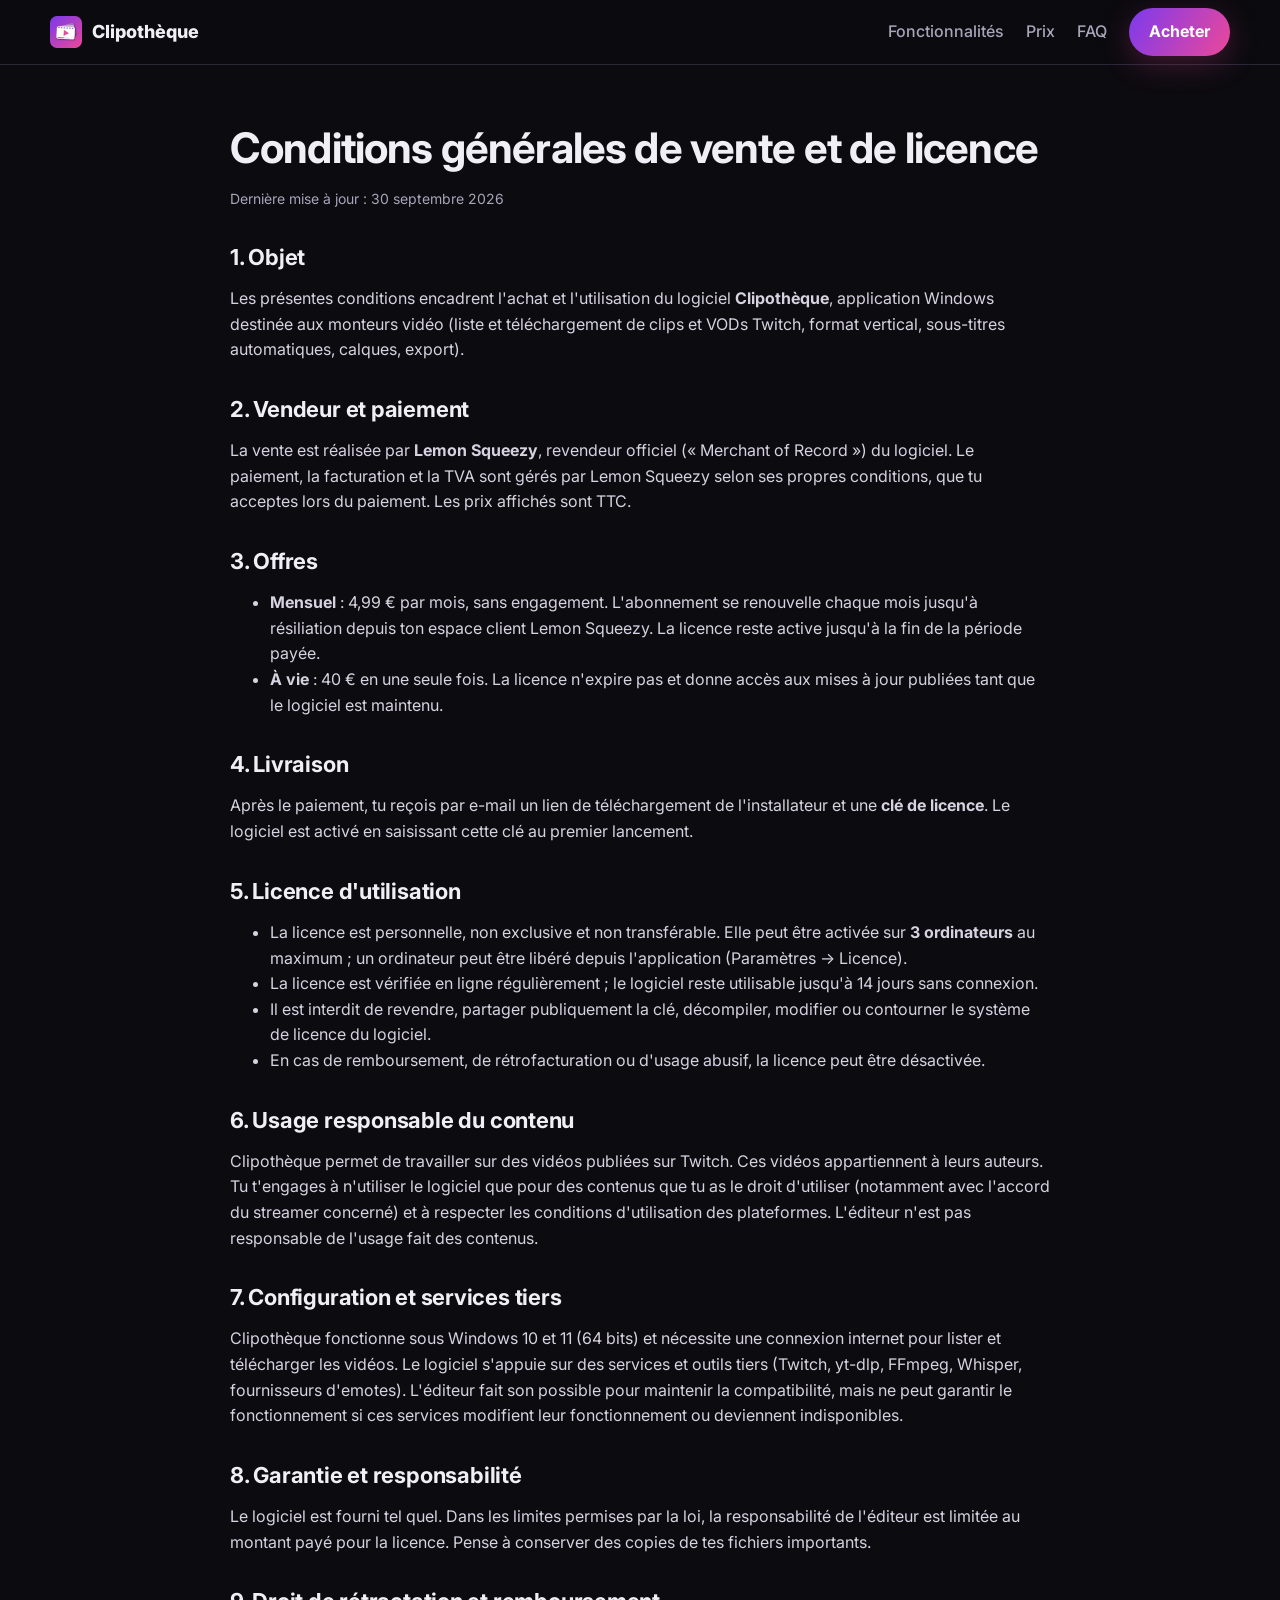
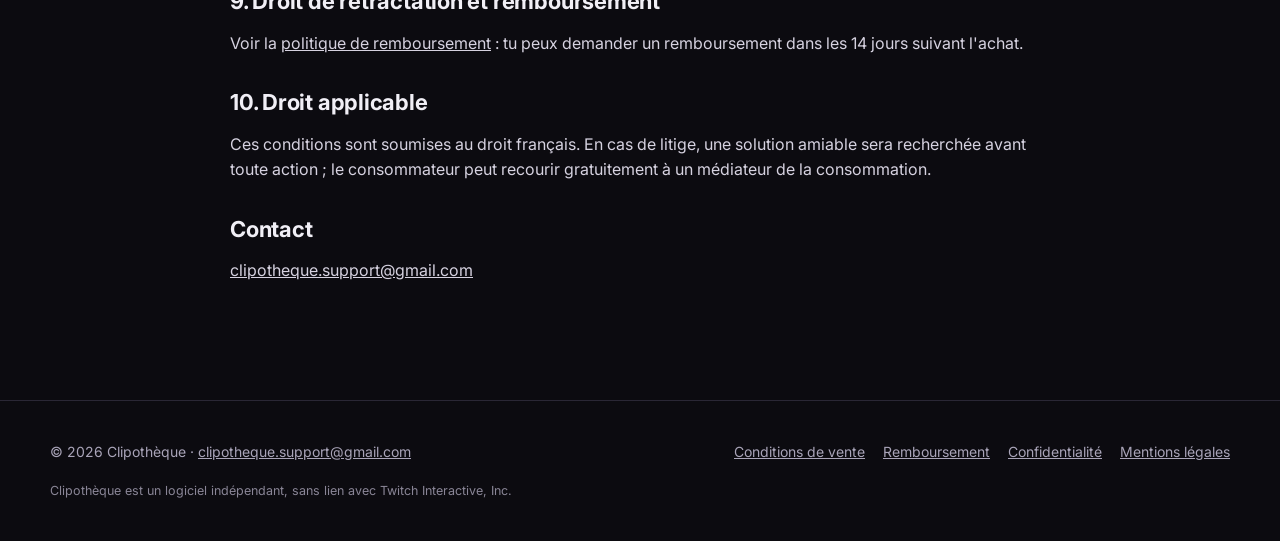
==== clipotheque/cgv.html @ 70879328 "Add files via upload" ====
<!doctype html>
<html lang="fr"><head><meta charset="utf-8"><meta name="viewport" content="width=device-width,initial-scale=1">
<title>Conditions générales de vente et de licence · Clipothèque</title><link rel="icon" href="img/favicon.png">
<link rel="preconnect" href="https://fonts.googleapis.com"><link rel="preconnect" href="https://fonts.gstatic.com" crossorigin>
<link href="https://fonts.googleapis.com/css2?family=Inter:wght@400;500;700;800&display=swap" rel="stylesheet">
<link rel="stylesheet" href="style.css"></head><body>
<nav><div class="conteneur"><a class="marque" href="index.html"><img src="img/icone.png" alt="">Clipothèque</a>
<div class="liens"><a href="index.html#fonctionnalites">Fonctionnalités</a><a href="index.html#prix">Prix</a><a href="index.html#faq">FAQ</a></div>
<a class="btn pri" href="index.html#prix">Acheter</a></div></nav>
<main class="conteneur"><article class="legal"><h1>Conditions générales de vente et de licence</h1><p class="maj">Dernière mise à jour : 30 septembre 2026</p>

<h2>1. Objet</h2>
<p>Les présentes conditions encadrent l'achat et l'utilisation du logiciel <b>Clipothèque</b>, application Windows destinée aux monteurs vidéo (liste et téléchargement de clips et VODs Twitch, format vertical, sous-titres automatiques, calques, export).</p>
<h2>2. Vendeur et paiement</h2>
<p>La vente est réalisée par <b>Lemon Squeezy</b>, revendeur officiel (« Merchant of Record ») du logiciel. Le paiement, la facturation et la TVA sont gérés par Lemon Squeezy selon ses propres conditions, que tu acceptes lors du paiement. Les prix affichés sont TTC.</p>
<h2>3. Offres</h2>
<ul>
<li><b>Mensuel</b> : 4,99 € par mois, sans engagement. L'abonnement se renouvelle chaque mois jusqu'à résiliation depuis ton espace client Lemon Squeezy. La licence reste active jusqu'à la fin de la période payée.</li>
<li><b>À vie</b> : 40 € en une seule fois. La licence n'expire pas et donne accès aux mises à jour publiées tant que le logiciel est maintenu.</li>
</ul>
<h2>4. Livraison</h2>
<p>Après le paiement, tu reçois par e-mail un lien de téléchargement de l'installateur et une <b>clé de licence</b>. Le logiciel est activé en saisissant cette clé au premier lancement.</p>
<h2>5. Licence d'utilisation</h2>
<ul>
<li>La licence est personnelle, non exclusive et non transférable. Elle peut être activée sur <b>3 ordinateurs</b> au maximum ; un ordinateur peut être libéré depuis l'application (Paramètres → Licence).</li>
<li>La licence est vérifiée en ligne régulièrement ; le logiciel reste utilisable jusqu'à 14 jours sans connexion.</li>
<li>Il est interdit de revendre, partager publiquement la clé, décompiler, modifier ou contourner le système de licence du logiciel.</li>
<li>En cas de remboursement, de rétrofacturation ou d'usage abusif, la licence peut être désactivée.</li>
</ul>
<h2>6. Usage responsable du contenu</h2>
<p>Clipothèque permet de travailler sur des vidéos publiées sur Twitch. Ces vidéos appartiennent à leurs auteurs. Tu t'engages à n'utiliser le logiciel que pour des contenus que tu as le droit d'utiliser (notamment avec l'accord du streamer concerné) et à respecter les conditions d'utilisation des plateformes. L'éditeur n'est pas responsable de l'usage fait des contenus.</p>
<h2>7. Configuration et services tiers</h2>
<p>Clipothèque fonctionne sous Windows 10 et 11 (64 bits) et nécessite une connexion internet pour lister et télécharger les vidéos. Le logiciel s'appuie sur des services et outils tiers (Twitch, yt-dlp, FFmpeg, Whisper, fournisseurs d'emotes). L'éditeur fait son possible pour maintenir la compatibilité, mais ne peut garantir le fonctionnement si ces services modifient leur fonctionnement ou deviennent indisponibles.</p>
<h2>8. Garantie et responsabilité</h2>
<p>Le logiciel est fourni tel quel. Dans les limites permises par la loi, la responsabilité de l'éditeur est limitée au montant payé pour la licence. Pense à conserver des copies de tes fichiers importants.</p>
<h2>9. Droit de rétractation et remboursement</h2>
<p>Voir la <a href="remboursement.html">politique de remboursement</a> : tu peux demander un remboursement dans les 14 jours suivant l'achat.</p>
<h2>10. Droit applicable</h2>
<p>Ces conditions sont soumises au droit français. En cas de litige, une solution amiable sera recherchée avant toute action ; le consommateur peut recourir gratuitement à un médiateur de la consommation.</p>
<h2>Contact</h2>
<p><a href="mailto:clipotheque.support@gmail.com">clipotheque.support@gmail.com</a></p>
</article></main>
<footer><div class="conteneur"><span>© 2026 Clipothèque · <a href="mailto:clipotheque.support@gmail.com">clipotheque.support@gmail.com</a></span>
<div class="liens"><a href="cgv.html">Conditions de vente</a><a href="remboursement.html">Remboursement</a><a href="confidentialite.html">Confidentialité</a><a href="mentions-legales.html">Mentions légales</a></div>
<div class="avertissement">Clipothèque est un logiciel indépendant, sans lien avec Twitch Interactive, Inc.</div></div></footer></body></html>
---- clipotheque/style.css ----
:root{
  --bg:#0c0b10;--bg2:#131219;--carte:#18161f;--ligne:#2a2735;--txt:#f1eff6;--mut:#a9a4b8;
  --violet:#7c3aed;--rose:#ec4899;--vert:#2fbf71;--grad:linear-gradient(120deg,#7c3aed,#ec4899);
  --r:16px;
}
*{box-sizing:border-box}
html{scroll-behavior:smooth}
body{margin:0;background:var(--bg);color:var(--txt);font:16px/1.6 Inter,system-ui,-apple-system,"Segoe UI",Roboto,sans-serif;-webkit-font-smoothing:antialiased}
a{color:inherit}
img{max-width:100%;height:auto;display:block}
.conteneur{width:min(1180px,100% - 40px);margin-inline:auto}
.grad{background:var(--grad);-webkit-background-clip:text;background-clip:text;color:transparent}

/* navigation */
nav{position:sticky;top:0;z-index:10;background:rgba(12,11,16,.82);backdrop-filter:blur(12px);border-bottom:1px solid var(--ligne)}
nav .conteneur{display:flex;align-items:center;gap:22px;height:64px}
.marque{display:flex;align-items:center;gap:10px;font-weight:800;font-size:18px;text-decoration:none}
.marque img{width:32px;height:32px}
nav .liens{display:flex;gap:22px;margin-left:auto}
nav .liens a{text-decoration:none;color:var(--mut);font-weight:500}
nav .liens a:hover{color:var(--txt)}
.btn{display:inline-flex;align-items:center;gap:8px;padding:11px 20px;border-radius:999px;font-weight:700;text-decoration:none;border:1px solid var(--ligne);background:var(--carte);transition:transform .15s,box-shadow .15s}
.btn:hover{transform:translateY(-1px)}
.btn.pri{background:var(--grad);border:0;color:#fff;box-shadow:0 8px 30px rgba(236,72,153,.25)}
.btn.pri:hover{box-shadow:0 10px 36px rgba(236,72,153,.4)}

/* héro */
.hero{padding:80px 0 40px;text-align:center;position:relative;overflow:hidden}
.hero::before{content:"";position:absolute;inset:-200px -20% auto;height:520px;background:radial-gradient(closest-side,rgba(124,58,237,.35),transparent),radial-gradient(closest-side at 70% 60%,rgba(236,72,153,.25),transparent);z-index:-1}
.badge{display:inline-block;padding:5px 14px;border-radius:999px;border:1px solid var(--ligne);background:var(--bg2);color:var(--mut);font-size:14px;margin-bottom:18px}
h1{font-size:clamp(34px,5.4vw,62px);line-height:1.08;margin:0 0 18px;letter-spacing:-.02em}
.hero p.sous{font-size:clamp(17px,2vw,20px);color:var(--mut);max-width:720px;margin:0 auto 30px}
.cta{display:flex;gap:12px;justify-content:center;flex-wrap:wrap}
.petit{color:var(--mut);font-size:14px;margin-top:14px}
.capture{margin:50px auto 0;border-radius:var(--r);border:1px solid var(--ligne);box-shadow:0 30px 80px rgba(0,0,0,.6),0 0 0 1px rgba(255,255,255,.03);overflow:hidden}

section{padding:80px 0}
h2{font-size:clamp(28px,3.6vw,42px);line-height:1.15;margin:0 0 12px;letter-spacing:-.01em}
.intro{color:var(--mut);max-width:680px;margin:0 0 40px;font-size:18px}
.centre{text-align:center}.centre .intro{margin-inline:auto}

/* fonctionnalités */
.grille{display:grid;grid-template-columns:repeat(3,1fr);gap:18px}
.carte{background:var(--carte);border:1px solid var(--ligne);border-radius:var(--r);padding:26px}
.carte .ic{width:46px;height:46px;border-radius:12px;display:grid;place-items:center;font-size:24px;background:linear-gradient(135deg,rgba(124,58,237,.25),rgba(236,72,153,.2));margin-bottom:14px}
.carte h3{margin:0 0 6px;font-size:19px}
.carte p{margin:0;color:var(--mut);font-size:15.5px}

/* démonstrations */
.demo{display:grid;grid-template-columns:1fr 1.35fr;gap:48px;align-items:center;margin-bottom:80px}
.demo.inverse{grid-template-columns:1.35fr 1fr}.demo.inverse .texte{order:2}
.demo img{border-radius:14px;border:1px solid var(--ligne);box-shadow:0 20px 60px rgba(0,0,0,.5)}
.demo ul{padding:0;margin:18px 0 0;list-style:none}
.demo li{padding-left:28px;position:relative;margin-bottom:10px;color:var(--mut)}
.demo li::before{content:"✓";position:absolute;left:0;color:var(--vert);font-weight:800}
.etiquette{color:var(--rose);font-weight:700;font-size:14px;text-transform:uppercase;letter-spacing:.08em}

/* étapes */
.etapes{display:grid;grid-template-columns:repeat(3,1fr);gap:18px;counter-reset:e}
.etapes .carte{position:relative;padding-top:56px}
.etapes .carte::before{counter-increment:e;content:counter(e);position:absolute;top:18px;left:26px;width:30px;height:30px;border-radius:50%;background:var(--grad);display:grid;place-items:center;font-weight:800}

/* prix */
.prix{display:grid;grid-template-columns:repeat(2,minmax(0,380px));gap:22px;justify-content:center}
.offre{background:var(--carte);border:1px solid var(--ligne);border-radius:20px;padding:32px;display:flex;flex-direction:column;position:relative}
.offre.top{border:2px solid transparent;background:linear-gradient(var(--carte),var(--carte)) padding-box,var(--grad) border-box}
.offre .ruban{position:absolute;top:-13px;left:50%;transform:translateX(-50%);background:var(--grad);padding:4px 14px;border-radius:999px;font-size:13px;font-weight:800;white-space:nowrap}
.offre h3{margin:0;font-size:20px}
.montant{font-size:50px;font-weight:800;margin:14px 0 2px;letter-spacing:-.02em}
.montant small{font-size:18px;color:var(--mut);font-weight:600}
.offre .note{color:var(--mut);font-size:14px;margin-bottom:20px}
.offre ul{list-style:none;padding:0;margin:0 0 26px;flex:1}
.offre li{padding:6px 0 6px 28px;position:relative}
.offre li::before{content:"✓";position:absolute;left:0;color:var(--vert);font-weight:800}
.offre .btn{justify-content:center}
.garanties{display:flex;gap:26px;justify-content:center;flex-wrap:wrap;color:var(--mut);font-size:14.5px;margin-top:28px}
.config{max-width:780px;margin:40px auto 0;font-size:15px;color:var(--mut)}

/* FAQ */
.faq{max-width:820px;margin:0 auto}
details{background:var(--carte);border:1px solid var(--ligne);border-radius:14px;margin-bottom:10px;padding:0 22px}
summary{cursor:pointer;list-style:none;padding:18px 0;font-weight:700;display:flex;justify-content:space-between;gap:12px}
summary::-webkit-details-marker{display:none}
summary::after{content:"+";color:var(--rose);font-size:22px;line-height:1}
details[open] summary::after{content:"−"}
details p{margin:0 0 18px;color:var(--mut)}

/* pied de page */
footer{border-top:1px solid var(--ligne);padding:40px 0;color:var(--mut);font-size:14px;margin-top:40px}
footer .conteneur{display:flex;gap:18px 28px;flex-wrap:wrap;align-items:center}
footer .liens{display:flex;gap:18px;flex-wrap:wrap;margin-left:auto}
footer a{color:var(--mut)}footer a:hover{color:var(--txt)}
.avertissement{width:100%;font-size:12.5px;opacity:.8}

/* pages légales */
.legal{max-width:820px;margin:0 auto;padding:60px 0}
.legal h1{font-size:clamp(30px,4vw,42px)}
.legal h2{font-size:22px;margin:34px 0 8px}
.legal p,.legal li{color:#d6d2e0}
.legal .maj{color:var(--mut);font-size:14px}

@media (max-width:900px){
  .grille,.etapes{grid-template-columns:1fr 1fr}
  .demo,.demo.inverse{grid-template-columns:1fr;gap:24px}.demo.inverse .texte{order:0}
  nav .liens{display:none}
}
@media (max-width:620px){
  .grille,.etapes,.prix{grid-template-columns:1fr}
  section{padding:56px 0}.hero{padding-top:50px}
  nav .btn{padding:9px 14px;font-size:14px}
  footer .liens{margin-left:0}
}
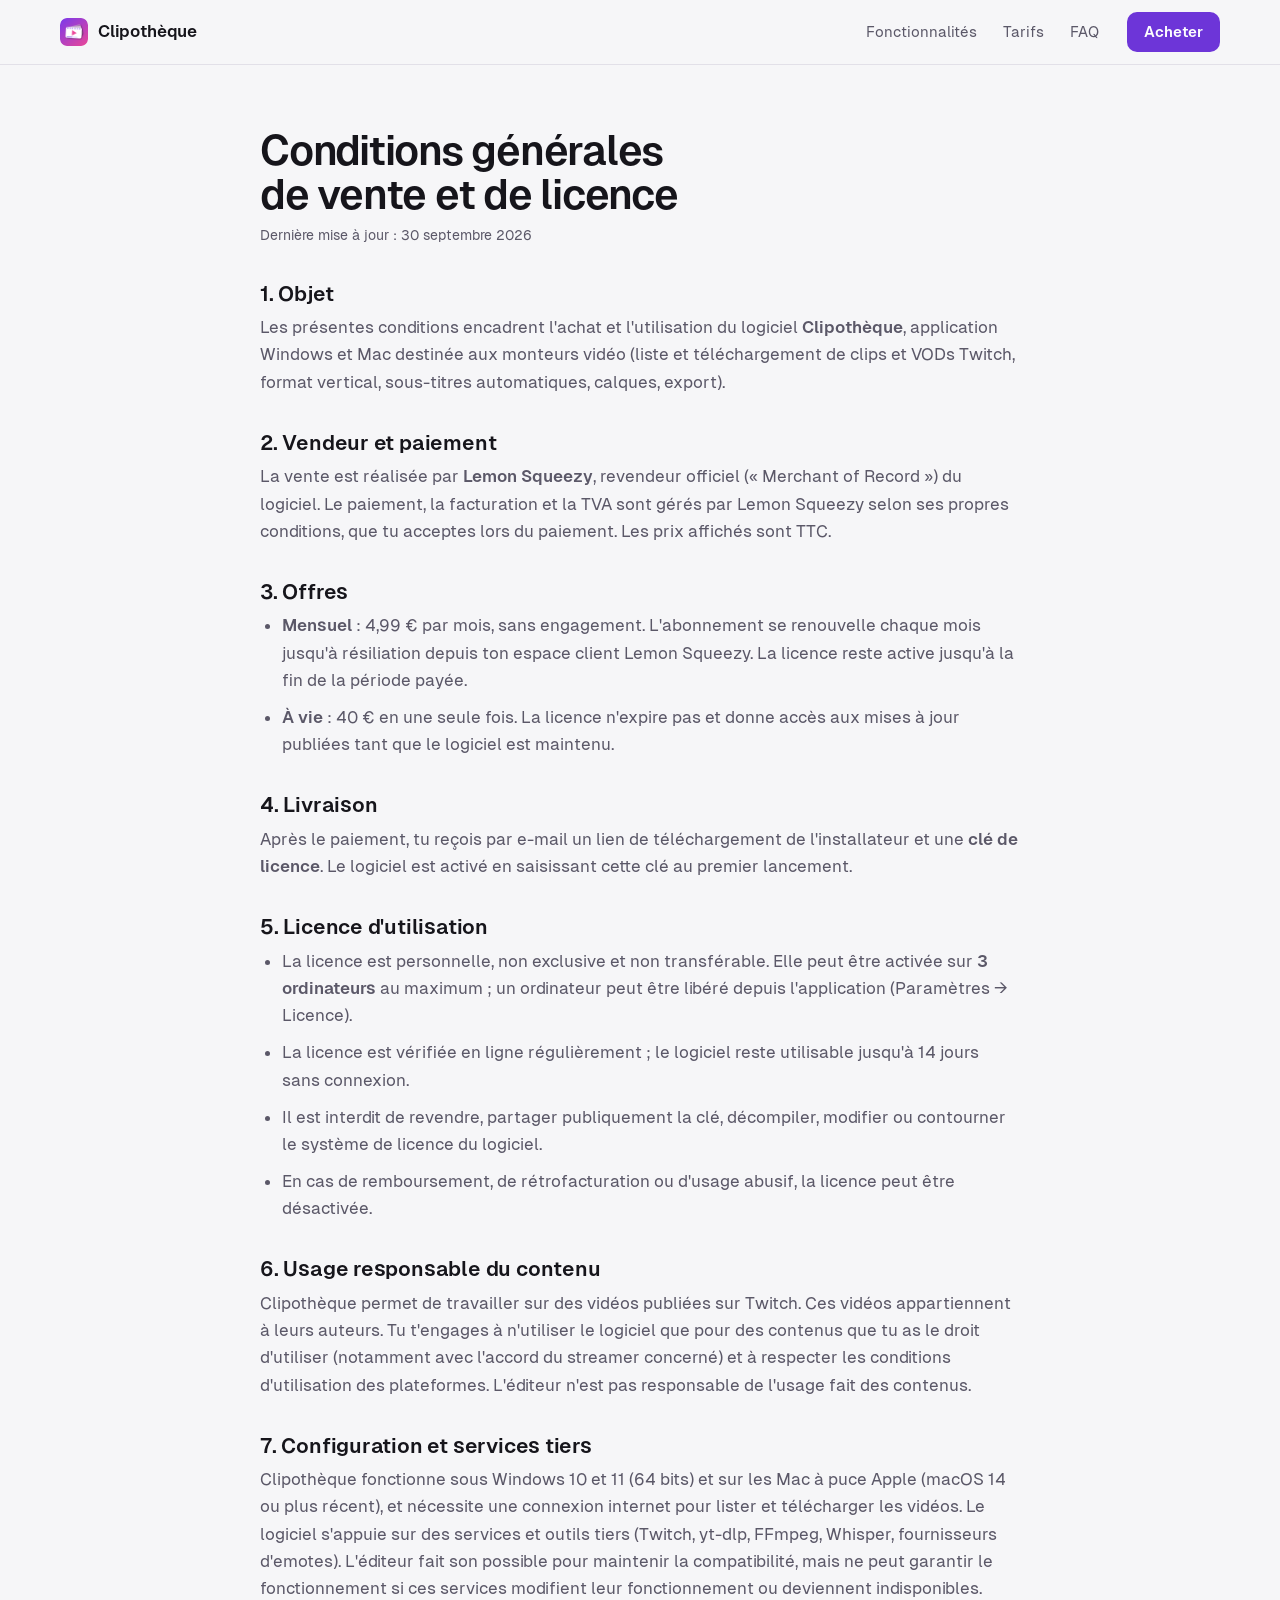
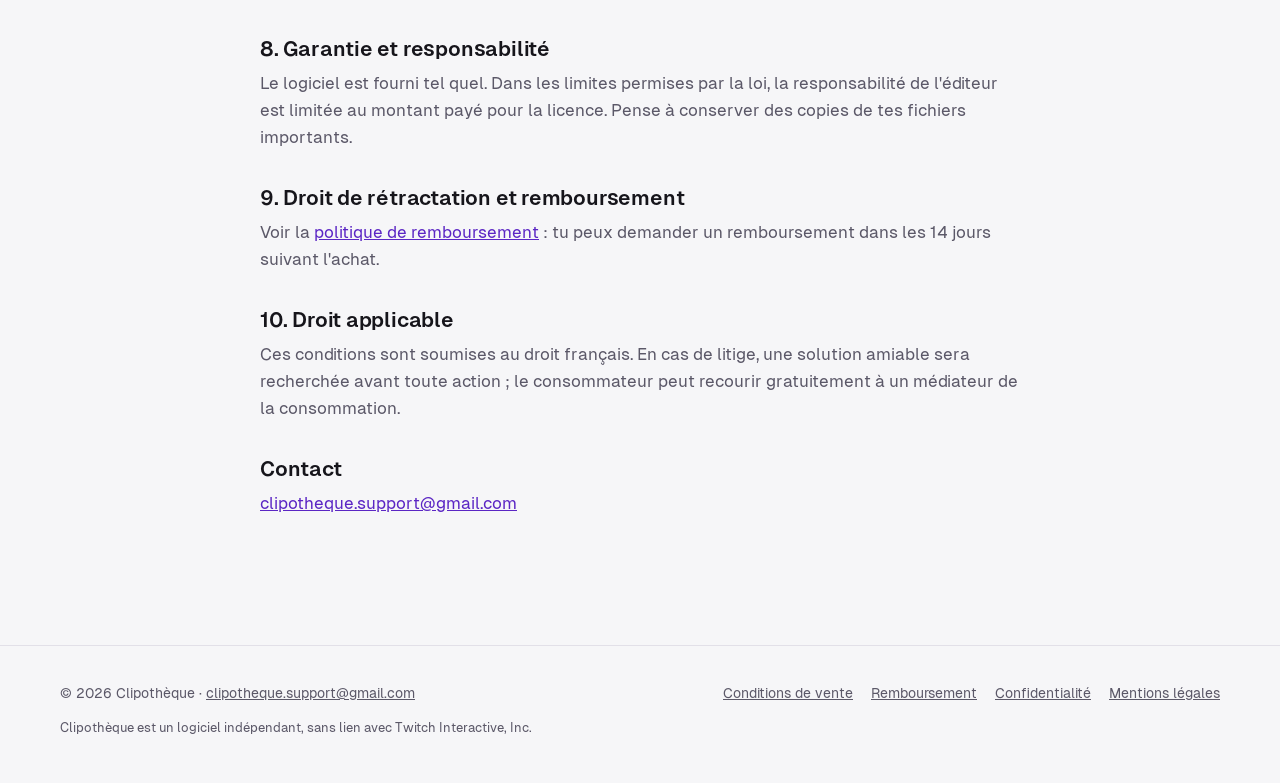
==== commit 8777dadb: "Clipothèque : refonte de la page de vente - Accroche orientée résultat, démo vidéo de 16 s en haut d" ====
--- a/clipotheque/cgv.html
+++ b/clipotheque/cgv.html
@@ -1,16 +1,14 @@
 <!doctype html>
 <html lang="fr"><head><meta charset="utf-8"><meta name="viewport" content="width=device-width,initial-scale=1">
 <title>Conditions générales de vente et de licence · Clipothèque</title><link rel="icon" href="img/favicon.png">
-<link rel="preconnect" href="https://fonts.googleapis.com"><link rel="preconnect" href="https://fonts.gstatic.com" crossorigin>
-<link href="https://fonts.googleapis.com/css2?family=Inter:wght@400;500;700;800&display=swap" rel="stylesheet">
 <link rel="stylesheet" href="style.css"></head><body>
 <nav><div class="conteneur"><a class="marque" href="index.html"><img src="img/icone.png" alt="">Clipothèque</a>
-<div class="liens"><a href="index.html#fonctionnalites">Fonctionnalités</a><a href="index.html#prix">Prix</a><a href="index.html#faq">FAQ</a></div>
+<div class="liens"><a href="index.html#fonctionnalites">Fonctionnalités</a><a href="index.html#prix">Tarifs</a><a href="index.html#faq">FAQ</a></div>
 <a class="btn pri" href="index.html#prix">Acheter</a></div></nav>
 <main class="conteneur"><article class="legal"><h1>Conditions générales de vente et de licence</h1><p class="maj">Dernière mise à jour : 30 septembre 2026</p>
 
 <h2>1. Objet</h2>
-<p>Les présentes conditions encadrent l'achat et l'utilisation du logiciel <b>Clipothèque</b>, application Windows destinée aux monteurs vidéo (liste et téléchargement de clips et VODs Twitch, format vertical, sous-titres automatiques, calques, export).</p>
+<p>Les présentes conditions encadrent l'achat et l'utilisation du logiciel <b>Clipothèque</b>, application Windows et Mac destinée aux monteurs vidéo (liste et téléchargement de clips et VODs Twitch, format vertical, sous-titres automatiques, calques, export).</p>
 <h2>2. Vendeur et paiement</h2>
 <p>La vente est réalisée par <b>Lemon Squeezy</b>, revendeur officiel (« Merchant of Record ») du logiciel. Le paiement, la facturation et la TVA sont gérés par Lemon Squeezy selon ses propres conditions, que tu acceptes lors du paiement. Les prix affichés sont TTC.</p>
 <h2>3. Offres</h2>
@@ -30,7 +28,7 @@
 <h2>6. Usage responsable du contenu</h2>
 <p>Clipothèque permet de travailler sur des vidéos publiées sur Twitch. Ces vidéos appartiennent à leurs auteurs. Tu t'engages à n'utiliser le logiciel que pour des contenus que tu as le droit d'utiliser (notamment avec l'accord du streamer concerné) et à respecter les conditions d'utilisation des plateformes. L'éditeur n'est pas responsable de l'usage fait des contenus.</p>
 <h2>7. Configuration et services tiers</h2>
-<p>Clipothèque fonctionne sous Windows 10 et 11 (64 bits) et nécessite une connexion internet pour lister et télécharger les vidéos. Le logiciel s'appuie sur des services et outils tiers (Twitch, yt-dlp, FFmpeg, Whisper, fournisseurs d'emotes). L'éditeur fait son possible pour maintenir la compatibilité, mais ne peut garantir le fonctionnement si ces services modifient leur fonctionnement ou deviennent indisponibles.</p>
+<p>Clipothèque fonctionne sous Windows 10 et 11 (64 bits) et sur les Mac à puce Apple (macOS 14 ou plus récent), et nécessite une connexion internet pour lister et télécharger les vidéos. Le logiciel s'appuie sur des services et outils tiers (Twitch, yt-dlp, FFmpeg, Whisper, fournisseurs d'emotes). L'éditeur fait son possible pour maintenir la compatibilité, mais ne peut garantir le fonctionnement si ces services modifient leur fonctionnement ou deviennent indisponibles.</p>
 <h2>8. Garantie et responsabilité</h2>
 <p>Le logiciel est fourni tel quel. Dans les limites permises par la loi, la responsabilité de l'éditeur est limitée au montant payé pour la licence. Pense à conserver des copies de tes fichiers importants.</p>
 <h2>9. Droit de rétractation et remboursement</h2>
--- a/clipotheque/style.css
+++ b/clipotheque/style.css
@@ -1,112 +1,202 @@
+/* Clipothèque : site public. Police Geist (SIL OFL, polices/LICENCE-Geist.txt), icônes Phosphor (MIT). */
+@font-face{font-family:Geist;src:url(polices/geist-400.woff2) format("woff2");font-weight:400;font-style:normal;font-display:swap}
+@font-face{font-family:Geist;src:url(polices/geist-600.woff2) format("woff2");font-weight:600;font-style:normal;font-display:swap}
+
 :root{
-  --bg:#0c0b10;--bg2:#131219;--carte:#18161f;--ligne:#2a2735;--txt:#f1eff6;--mut:#a9a4b8;
-  --violet:#7c3aed;--rose:#ec4899;--vert:#2fbf71;--grad:linear-gradient(120deg,#7c3aed,#ec4899);
-  --r:16px;
-}
+  --fond:#f6f6f8;--surface:#fdfdfe;--surface2:#eeedf2;--encre:#16151b;--mut:#5b5868;--ligne:#e2e0e8;
+  --accent:#6d35d8;--accent-texte:#5b26c4;--accent-doux:#efe8fd;--sur-accent:#fdfdfe;
+  --ombre:0 1px 2px rgba(40,24,90,.06),0 24px 60px -24px rgba(40,24,90,.28);
+  --r-btn:10px;--r-media:14px;
+  color-scheme:light;
+}
+@media (prefers-color-scheme:dark){
+  :root{
+    --fond:#111015;--surface:#18171e;--surface2:#1f1e26;--encre:#f1f0f5;--mut:#a7a3b4;--ligne:#2b2933;
+    --accent:#7442e0;--accent-texte:#b597f7;--accent-doux:#241c38;--sur-accent:#fdfdfe;
+    --ombre:0 1px 2px rgba(0,0,0,.3),0 30px 70px -30px rgba(0,0,0,.8);
+    color-scheme:dark;
+  }
+}
+
 *{box-sizing:border-box}
-html{scroll-behavior:smooth}
-body{margin:0;background:var(--bg);color:var(--txt);font:16px/1.6 Inter,system-ui,-apple-system,"Segoe UI",Roboto,sans-serif;-webkit-font-smoothing:antialiased}
+html{scroll-behavior:smooth;scroll-padding-top:80px;-webkit-text-size-adjust:100%}
+body{margin:0;background:var(--fond);color:var(--encre);font:400 17px/1.6 Geist,system-ui,-apple-system,"Segoe UI",Roboto,sans-serif;-webkit-font-smoothing:antialiased}
 a{color:inherit}
-img{max-width:100%;height:auto;display:block}
-.conteneur{width:min(1180px,100% - 40px);margin-inline:auto}
-.grad{background:var(--grad);-webkit-background-clip:text;background-clip:text;color:transparent}
-
-/* navigation */
-nav{position:sticky;top:0;z-index:10;background:rgba(12,11,16,.82);backdrop-filter:blur(12px);border-bottom:1px solid var(--ligne)}
-nav .conteneur{display:flex;align-items:center;gap:22px;height:64px}
-.marque{display:flex;align-items:center;gap:10px;font-weight:800;font-size:18px;text-decoration:none}
-.marque img{width:32px;height:32px}
-nav .liens{display:flex;gap:22px;margin-left:auto}
-nav .liens a{text-decoration:none;color:var(--mut);font-weight:500}
-nav .liens a:hover{color:var(--txt)}
-.btn{display:inline-flex;align-items:center;gap:8px;padding:11px 20px;border-radius:999px;font-weight:700;text-decoration:none;border:1px solid var(--ligne);background:var(--carte);transition:transform .15s,box-shadow .15s}
-.btn:hover{transform:translateY(-1px)}
-.btn.pri{background:var(--grad);border:0;color:#fff;box-shadow:0 8px 30px rgba(236,72,153,.25)}
-.btn.pri:hover{box-shadow:0 10px 36px rgba(236,72,153,.4)}
+a,button,summary{touch-action:manipulation}
+img,video{max-width:100%;height:auto;display:block}
+h1,h2,h3{font-weight:600;margin:0;text-wrap:balance}
+p{margin:0}
+ul{list-style:none;margin:0;padding:0}
+b{font-weight:600}
+.conteneur{width:min(1160px,100% - 40px);margin-inline:auto}
+.insecable{white-space:nowrap}
+.discret{color:var(--mut);font-size:15px}
+:focus-visible{outline:2px solid var(--accent-texte);outline-offset:3px;border-radius:4px}
+.evitement{position:absolute;left:-999px;top:8px;z-index:30;background:var(--surface);padding:8px 14px;border-radius:var(--r-btn)}
+.evitement:focus{left:12px}
+
+/* icônes Phosphor en ligne */
+.ic{width:1.15em;height:1.15em;flex:none;fill:currentColor}
+
+/* boutons : un seul rayon (10px) pour tout ce qui est cliquable */
+.btn{display:inline-flex;align-items:center;justify-content:center;gap:8px;padding:9px 16px;border-radius:var(--r-btn);font-weight:600;font-size:15px;line-height:1.3;text-decoration:none;white-space:nowrap;border:1px solid transparent;transition:background-color .15s,border-color .15s,transform .1s}
+.btn:active{transform:translateY(1px)}
+.btn.pri{background:var(--accent);color:var(--sur-accent)}
+.btn.pri:hover{background:color-mix(in srgb,var(--accent) 88%,#000)}
+.btn.sec{background:var(--surface);border-color:var(--ligne);color:var(--encre)}
+.btn.sec:hover{border-color:color-mix(in srgb,var(--mut) 50%,var(--ligne))}
+.btn.grand{padding:13px 22px;font-size:16px}
+
+/* barre de navigation */
+.barre{position:sticky;top:0;z-index:20;background:color-mix(in srgb,var(--fond) 86%,transparent);backdrop-filter:blur(10px);-webkit-backdrop-filter:blur(10px);border-bottom:1px solid var(--ligne)}
+.barre .conteneur{display:flex;align-items:center;gap:28px;height:64px}
+.marque{display:flex;align-items:center;gap:10px;font-weight:600;font-size:17px;text-decoration:none;letter-spacing:-.01em}
+.marque img{width:28px;height:28px;border-radius:7px}
+.barre .liens{display:flex;gap:26px;margin-left:auto}
+.barre .liens a{text-decoration:none;color:var(--mut);font-size:15px}
+.barre .liens a:hover{color:var(--encre)}
 
 /* héro */
-.hero{padding:80px 0 40px;text-align:center;position:relative;overflow:hidden}
-.hero::before{content:"";position:absolute;inset:-200px -20% auto;height:520px;background:radial-gradient(closest-side,rgba(124,58,237,.35),transparent),radial-gradient(closest-side at 70% 60%,rgba(236,72,153,.25),transparent);z-index:-1}
-.badge{display:inline-block;padding:5px 14px;border-radius:999px;border:1px solid var(--ligne);background:var(--bg2);color:var(--mut);font-size:14px;margin-bottom:18px}
-h1{font-size:clamp(34px,5.4vw,62px);line-height:1.08;margin:0 0 18px;letter-spacing:-.02em}
-.hero p.sous{font-size:clamp(17px,2vw,20px);color:var(--mut);max-width:720px;margin:0 auto 30px}
-.cta{display:flex;gap:12px;justify-content:center;flex-wrap:wrap}
-.petit{color:var(--mut);font-size:14px;margin-top:14px}
-.capture{margin:50px auto 0;border-radius:var(--r);border:1px solid var(--ligne);box-shadow:0 30px 80px rgba(0,0,0,.6),0 0 0 1px rgba(255,255,255,.03);overflow:hidden}
-
-section{padding:80px 0}
-h2{font-size:clamp(28px,3.6vw,42px);line-height:1.15;margin:0 0 12px;letter-spacing:-.01em}
-.intro{color:var(--mut);max-width:680px;margin:0 0 40px;font-size:18px}
-.centre{text-align:center}.centre .intro{margin-inline:auto}
-
-/* fonctionnalités */
-.grille{display:grid;grid-template-columns:repeat(3,1fr);gap:18px}
-.carte{background:var(--carte);border:1px solid var(--ligne);border-radius:var(--r);padding:26px}
-.carte .ic{width:46px;height:46px;border-radius:12px;display:grid;place-items:center;font-size:24px;background:linear-gradient(135deg,rgba(124,58,237,.25),rgba(236,72,153,.2));margin-bottom:14px}
-.carte h3{margin:0 0 6px;font-size:19px}
-.carte p{margin:0;color:var(--mut);font-size:15.5px}
-
-/* démonstrations */
-.demo{display:grid;grid-template-columns:1fr 1.35fr;gap:48px;align-items:center;margin-bottom:80px}
-.demo.inverse{grid-template-columns:1.35fr 1fr}.demo.inverse .texte{order:2}
-.demo img{border-radius:14px;border:1px solid var(--ligne);box-shadow:0 20px 60px rgba(0,0,0,.5)}
-.demo ul{padding:0;margin:18px 0 0;list-style:none}
-.demo li{padding-left:28px;position:relative;margin-bottom:10px;color:var(--mut)}
-.demo li::before{content:"✓";position:absolute;left:0;color:var(--vert);font-weight:800}
-.etiquette{color:var(--rose);font-weight:700;font-size:14px;text-transform:uppercase;letter-spacing:.08em}
-
-/* étapes */
-.etapes{display:grid;grid-template-columns:repeat(3,1fr);gap:18px;counter-reset:e}
-.etapes .carte{position:relative;padding-top:56px}
-.etapes .carte::before{counter-increment:e;content:counter(e);position:absolute;top:18px;left:26px;width:30px;height:30px;border-radius:50%;background:var(--grad);display:grid;place-items:center;font-weight:800}
-
-/* prix */
-.prix{display:grid;grid-template-columns:repeat(2,minmax(0,380px));gap:22px;justify-content:center}
-.offre{background:var(--carte);border:1px solid var(--ligne);border-radius:20px;padding:32px;display:flex;flex-direction:column;position:relative}
-.offre.top{border:2px solid transparent;background:linear-gradient(var(--carte),var(--carte)) padding-box,var(--grad) border-box}
-.offre .ruban{position:absolute;top:-13px;left:50%;transform:translateX(-50%);background:var(--grad);padding:4px 14px;border-radius:999px;font-size:13px;font-weight:800;white-space:nowrap}
-.offre h3{margin:0;font-size:20px}
-.montant{font-size:50px;font-weight:800;margin:14px 0 2px;letter-spacing:-.02em}
-.montant small{font-size:18px;color:var(--mut);font-weight:600}
-.offre .note{color:var(--mut);font-size:14px;margin-bottom:20px}
-.offre ul{list-style:none;padding:0;margin:0 0 26px;flex:1}
-.offre li{padding:6px 0 6px 28px;position:relative}
-.offre li::before{content:"✓";position:absolute;left:0;color:var(--vert);font-weight:800}
-.offre .btn{justify-content:center}
-.garanties{display:flex;gap:26px;justify-content:center;flex-wrap:wrap;color:var(--mut);font-size:14.5px;margin-top:28px}
-.config{max-width:780px;margin:40px auto 0;font-size:15px;color:var(--mut)}
+.hero{padding:72px 0 0}
+.hero-texte{max-width:1000px}
+.surtitre{color:var(--accent-texte);font-weight:600;font-size:15px;margin-bottom:18px}
+h1{font-size:clamp(2.3rem,4.6vw,3.5rem);line-height:1.05;letter-spacing:-.035em}
+.chapeau{font-size:clamp(1.05rem,1.6vw,1.25rem);color:var(--mut);margin-top:20px;max-width:34em}
+.actions{display:flex;gap:12px;flex-wrap:wrap;margin-top:30px}
+.ecran{margin:0;position:relative;border-radius:var(--r-media);overflow:hidden;border:1px solid var(--ligne);box-shadow:var(--ombre);background:#111015}
+.ecran img,.ecran video{width:100%}
+.hero-ecran{margin-top:56px}
+.lecture{position:absolute;right:14px;bottom:14px;width:40px;height:40px;border-radius:var(--r-btn);border:1px solid rgba(255,255,255,.18);background:rgba(17,16,21,.72);color:#fdfdfe;display:grid;place-items:center;cursor:pointer;font-size:18px}
+.lecture .ic+.ic,.lecture.en-pause .ic:first-child{display:none}
+.lecture.en-pause .ic+.ic{display:block}
+
+@media (prefers-reduced-motion:no-preference){
+  .hero-texte>*{animation:monte .7s cubic-bezier(.16,1,.3,1) both}
+  .hero-texte>:nth-child(2){animation-delay:.06s}
+  .hero-texte>:nth-child(3){animation-delay:.12s}
+  .hero-texte>:nth-child(4){animation-delay:.18s}
+  .hero-ecran{animation:monte .9s .2s cubic-bezier(.16,1,.3,1) both}
+  @keyframes monte{from{opacity:0;transform:translateY(14px)}to{opacity:1;transform:none}}
+}
+
+/* sections */
+section{padding:112px 0 0}
+h2{font-size:clamp(1.75rem,3.3vw,2.55rem);line-height:1.12;letter-spacing:-.028em;max-width:22em}
+.texte-section{color:var(--mut);font-size:18px;margin-top:14px;max-width:36em}
+
+/* avant / après */
+.comparaison{display:grid;grid-template-columns:1fr 1fr;gap:20px;margin-top:40px}
+.colonne{padding:28px 30px;border-radius:var(--r-media)}
+.colonne h3{font-size:17px;margin-bottom:16px}
+.colonne li{display:flex;gap:12px;align-items:flex-start;padding:7px 0}
+.colonne .ic{margin-top:.25em}
+.avant{border:1px dashed var(--ligne)}
+.avant h3,.avant li{color:var(--mut)}
+.avec{background:var(--surface);border:1px solid var(--ligne);box-shadow:var(--ombre)}
+.avec .ic{color:var(--accent-texte)}
+
+/* Studio */
+.studio .ecran{margin-top:40px}
+.points{display:grid;grid-template-columns:repeat(3,1fr);gap:32px;margin-top:36px}
+.points li{display:flex;gap:14px}
+.points .ic{font-size:22px;color:var(--accent-texte);margin-top:2px}
+.points b{display:block}
+.points span{color:var(--mut);font-size:15.5px}
+
+/* détails en deux colonnes */
+.split{display:grid;grid-template-columns:5fr 7fr;gap:56px;align-items:center}
+.split+.split{margin-top:96px}
+.split.inverse{grid-template-columns:7fr 5fr}
+.split.inverse .split-texte{order:2}
+.split-texte p{color:var(--mut);margin-top:16px}
+.split-texte .discret{margin-top:12px}
+
+/* et aussi */
+.grille-aussi{display:grid;grid-template-columns:repeat(4,1fr);gap:32px;margin-top:40px;padding-top:32px;border-top:1px solid var(--ligne)}
+.grille-aussi li{display:flex;flex-direction:column;gap:6px}
+.grille-aussi .ic{font-size:24px;color:var(--accent-texte);margin-bottom:6px}
+.grille-aussi span{color:var(--mut);font-size:15.5px}
+
+/* tarifs */
+.tarifs{padding-top:128px}
+.offres{display:grid;grid-template-columns:repeat(2,minmax(0,1fr));gap:20px;margin-top:40px;max-width:820px}
+.offre{background:var(--surface);border:1px solid var(--ligne);border-radius:var(--r-media);padding:30px;display:flex;flex-direction:column}
+.offre.conseillee{border:2px solid var(--accent);padding:29px;box-shadow:var(--ombre)}
+.offre h3{font-size:18px;display:flex;align-items:center;gap:10px;flex-wrap:wrap}
+.etiquette{font-size:13px;font-weight:600;color:var(--accent-texte);background:var(--accent-doux);padding:3px 9px;border-radius:999px}
+.montant{font-size:44px;font-weight:600;letter-spacing:-.03em;margin-top:14px;line-height:1.1}
+.montant small{font-size:16px;font-weight:400;color:var(--mut);letter-spacing:0}
+.note{color:var(--mut);font-size:15px;margin-top:6px}
+.offre ul{margin:22px 0 28px;flex:1}
+.offre li{display:flex;gap:10px;align-items:center;padding:5px 0}
+.offre li .ic{color:var(--accent-texte)}
+.offre .btn{padding:12px 18px;font-size:16px}
+.garanties{display:flex;gap:12px 28px;flex-wrap:wrap;margin-top:26px;color:var(--mut);font-size:15px}
+.garanties li{display:flex;gap:8px;align-items:center}
+.config{margin-top:40px;padding-top:28px;border-top:1px solid var(--ligne);display:grid;gap:10px;max-width:820px}
+.config p{display:flex;gap:10px;align-items:center}
+.config .ic{font-size:19px}
 
 /* FAQ */
-.faq{max-width:820px;margin:0 auto}
-details{background:var(--carte);border:1px solid var(--ligne);border-radius:14px;margin-bottom:10px;padding:0 22px}
-summary{cursor:pointer;list-style:none;padding:18px 0;font-weight:700;display:flex;justify-content:space-between;gap:12px}
+.faq .conteneur{display:grid;grid-template-columns:4fr 8fr;gap:56px}
+.faq-tete p{color:var(--mut);margin-top:14px;font-size:15.5px}
+.faq-tete a{color:var(--accent-texte)}
+.faq-liste details{border-bottom:1px solid var(--ligne)}
+.faq-liste details:first-child{border-top:1px solid var(--ligne)}
+summary{cursor:pointer;list-style:none;padding:20px 0;font-weight:600;display:flex;justify-content:space-between;align-items:center;gap:16px}
 summary::-webkit-details-marker{display:none}
-summary::after{content:"+";color:var(--rose);font-size:22px;line-height:1}
-details[open] summary::after{content:"−"}
-details p{margin:0 0 18px;color:var(--mut)}
+summary .ic{color:var(--mut);transition:transform .2s}
+details[open] summary .ic{transform:rotate(45deg)}
+details p{margin:-4px 0 22px;color:var(--mut);max-width:40em}
+details a{color:var(--accent-texte)}
 
 /* pied de page */
-footer{border-top:1px solid var(--ligne);padding:40px 0;color:var(--mut);font-size:14px;margin-top:40px}
-footer .conteneur{display:flex;gap:18px 28px;flex-wrap:wrap;align-items:center}
+footer{border-top:1px solid var(--ligne);padding:36px 0 44px;color:var(--mut);font-size:14px;margin-top:128px}
+footer .conteneur{display:flex;gap:14px 28px;flex-wrap:wrap;align-items:center}
 footer .liens{display:flex;gap:18px;flex-wrap:wrap;margin-left:auto}
-footer a{color:var(--mut)}footer a:hover{color:var(--txt)}
-.avertissement{width:100%;font-size:12.5px;opacity:.8}
-
-/* pages légales */
-.legal{max-width:820px;margin:0 auto;padding:60px 0}
-.legal h1{font-size:clamp(30px,4vw,42px)}
-.legal h2{font-size:22px;margin:34px 0 8px}
-.legal p,.legal li{color:#d6d2e0}
-.legal .maj{color:var(--mut);font-size:14px}
-
-@media (max-width:900px){
-  .grille,.etapes{grid-template-columns:1fr 1fr}
-  .demo,.demo.inverse{grid-template-columns:1fr;gap:24px}.demo.inverse .texte{order:0}
-  nav .liens{display:none}
-}
-@media (max-width:620px){
-  .grille,.etapes,.prix{grid-template-columns:1fr}
-  section{padding:56px 0}.hero{padding-top:50px}
-  nav .btn{padding:9px 14px;font-size:14px}
+footer a{color:var(--mut)}footer a:hover{color:var(--encre)}
+.avertissement{width:100%;font-size:13px}
+
+/* pages légales (cgv, remboursement, confidentialité, mentions) */
+nav:not(.barre){position:sticky;top:0;z-index:20;background:color-mix(in srgb,var(--fond) 86%,transparent);backdrop-filter:blur(10px);-webkit-backdrop-filter:blur(10px);border-bottom:1px solid var(--ligne)}
+nav:not(.barre) .conteneur{display:flex;align-items:center;gap:28px;height:64px}
+nav:not(.barre) .liens{display:flex;gap:26px;margin-left:auto}
+nav:not(.barre) .liens a{text-decoration:none;color:var(--mut);font-size:15px}
+.legal{max-width:760px;margin:0 auto;padding:64px 0 0}
+.legal h1{font-size:clamp(2rem,4vw,2.6rem);letter-spacing:-.03em;margin-bottom:8px}
+.legal h2{font-size:21px;margin:36px 0 8px;letter-spacing:-.01em}
+.legal p,.legal li{color:var(--mut);margin-bottom:10px}
+.legal ul{list-style:disc;padding-left:22px}
+.legal a{color:var(--accent-texte)}
+.legal .maj{font-size:14px;margin-bottom:24px}
+
+/* tablette */
+@media (max-width:960px){
+  .barre .liens,nav:not(.barre) .liens{display:none}
+  .barre .btn,nav:not(.barre) .btn{margin-left:auto}
+  .points{grid-template-columns:1fr;gap:20px}
+  .split,.split.inverse{grid-template-columns:1fr;gap:28px}
+  .split.inverse .split-texte{order:0}
+  .grille-aussi{grid-template-columns:1fr 1fr}
+  .faq .conteneur{grid-template-columns:1fr;gap:24px}
+}
+/* téléphone : une seule colonne, marges de 16px */
+@media (max-width:640px){
+  .conteneur{width:calc(100% - 32px)}
+  body{font-size:16px}
+  .hero{padding-top:40px}
+  .hero-ecran{margin-top:36px}
+  .actions .btn{flex:1 1 100%}
+  section{padding-top:80px}
+  .tarifs{padding-top:88px}
+  .comparaison,.offres,.grille-aussi{grid-template-columns:1fr}
+  .colonne{padding:22px}
+  .split+.split{margin-top:64px}
+  footer{margin-top:88px}
   footer .liens{margin-left:0}
 }
+@media (max-width:640px){
+  .grille-aussi{gap:24px}
+  .grille-aussi li{display:grid;grid-template-columns:auto 1fr;column-gap:14px;row-gap:2px}
+  .grille-aussi .ic{grid-row:span 2;margin:2px 0 0}
+}
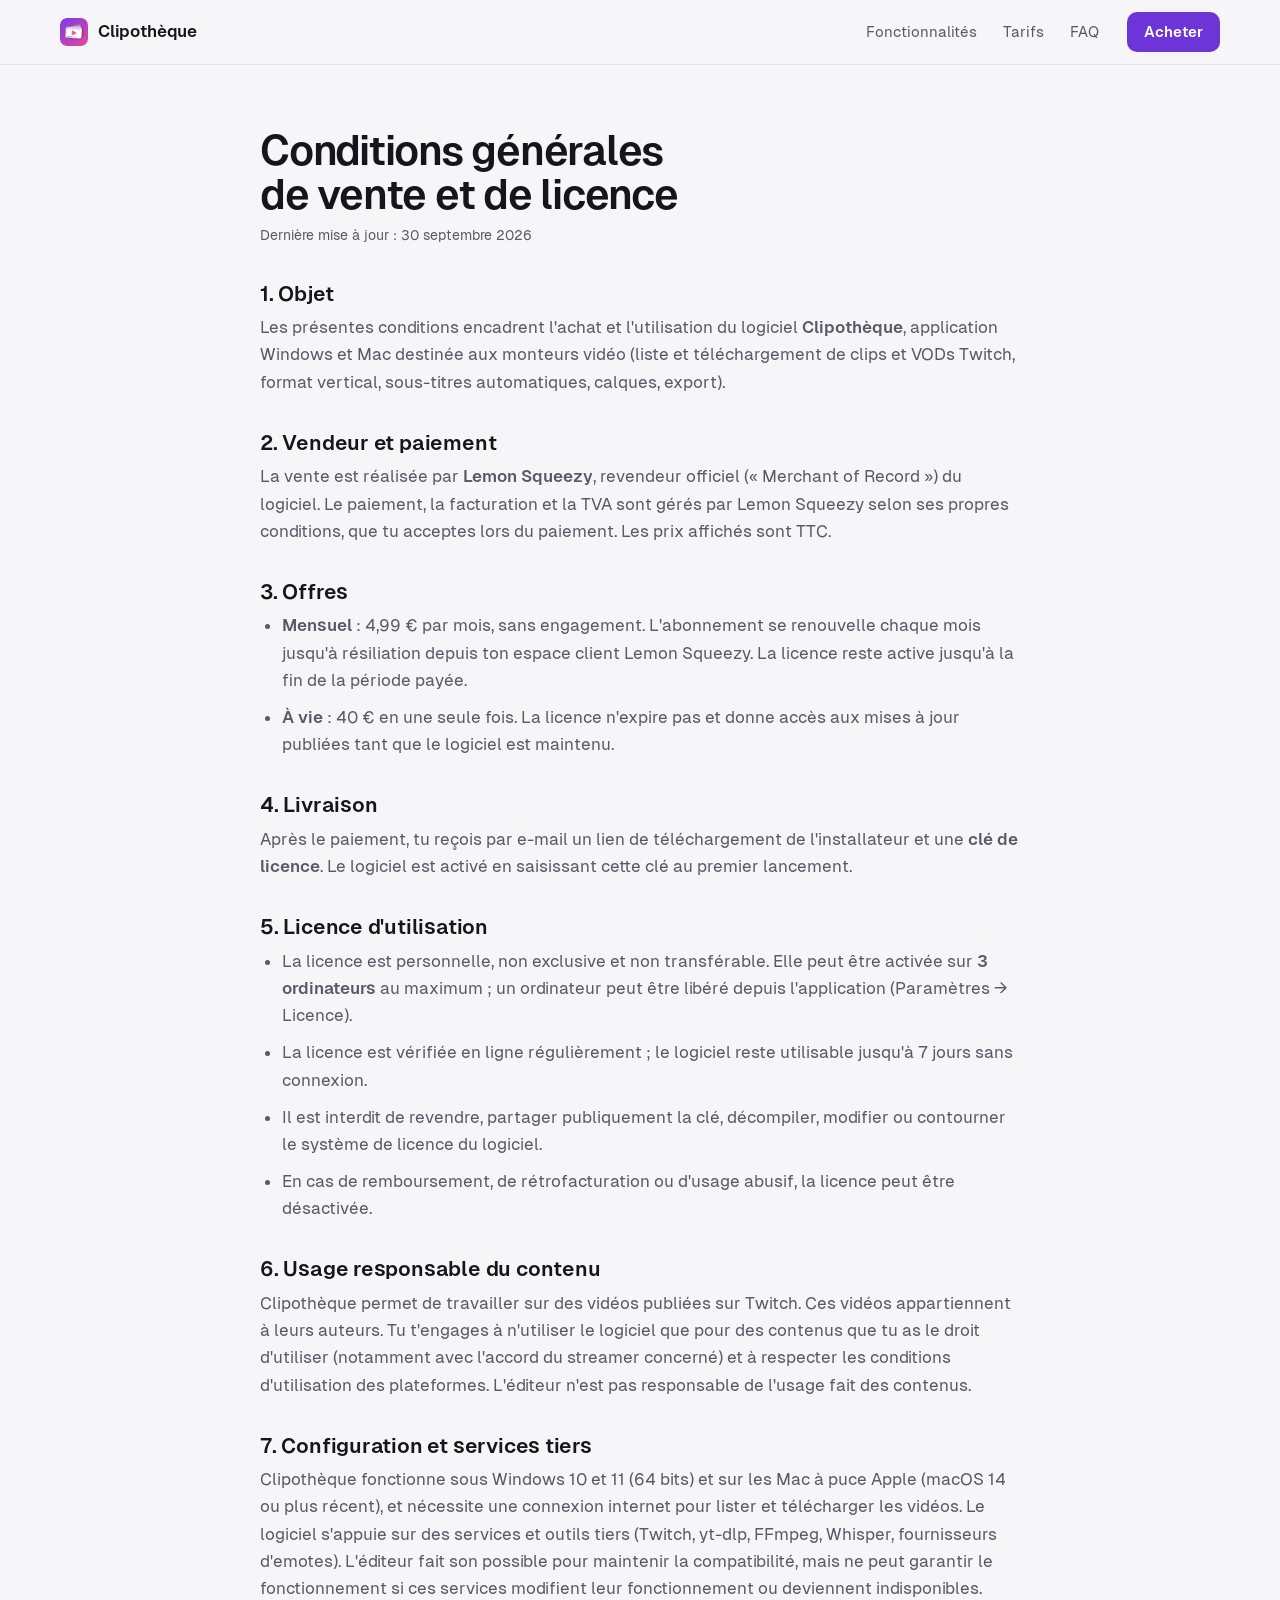
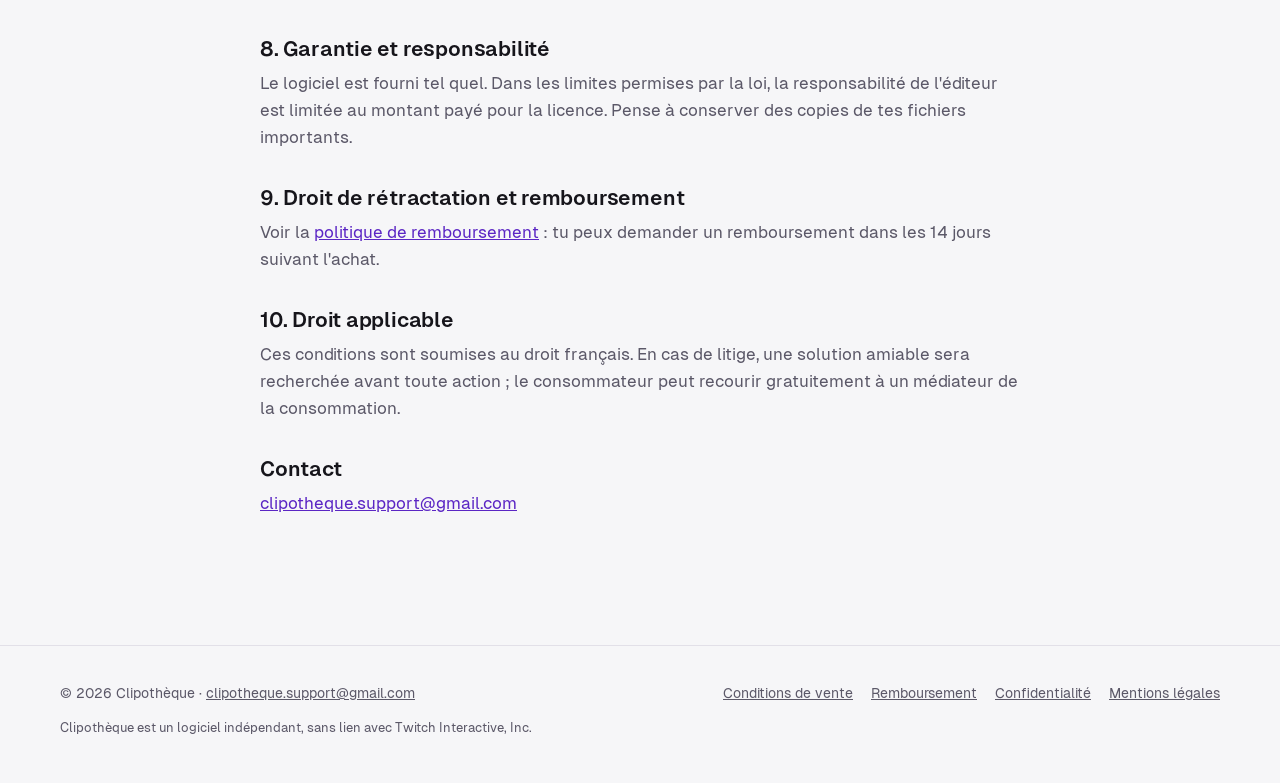
==== commit 62e45f62: "Site : tolérance hors ligne de la licence ramenée à 7 jours (FAQ et CGV) Co-Authored-By: Claude Opus" ====
--- a/clipotheque/cgv.html
+++ b/clipotheque/cgv.html
@@ -21,7 +21,7 @@
 <h2>5. Licence d'utilisation</h2>
 <ul>
 <li>La licence est personnelle, non exclusive et non transférable. Elle peut être activée sur <b>3 ordinateurs</b> au maximum ; un ordinateur peut être libéré depuis l'application (Paramètres → Licence).</li>
-<li>La licence est vérifiée en ligne régulièrement ; le logiciel reste utilisable jusqu'à 14 jours sans connexion.</li>
+<li>La licence est vérifiée en ligne régulièrement ; le logiciel reste utilisable jusqu'à 7 jours sans connexion.</li>
 <li>Il est interdit de revendre, partager publiquement la clé, décompiler, modifier ou contourner le système de licence du logiciel.</li>
 <li>En cas de remboursement, de rétrofacturation ou d'usage abusif, la licence peut être désactivée.</li>
 </ul>
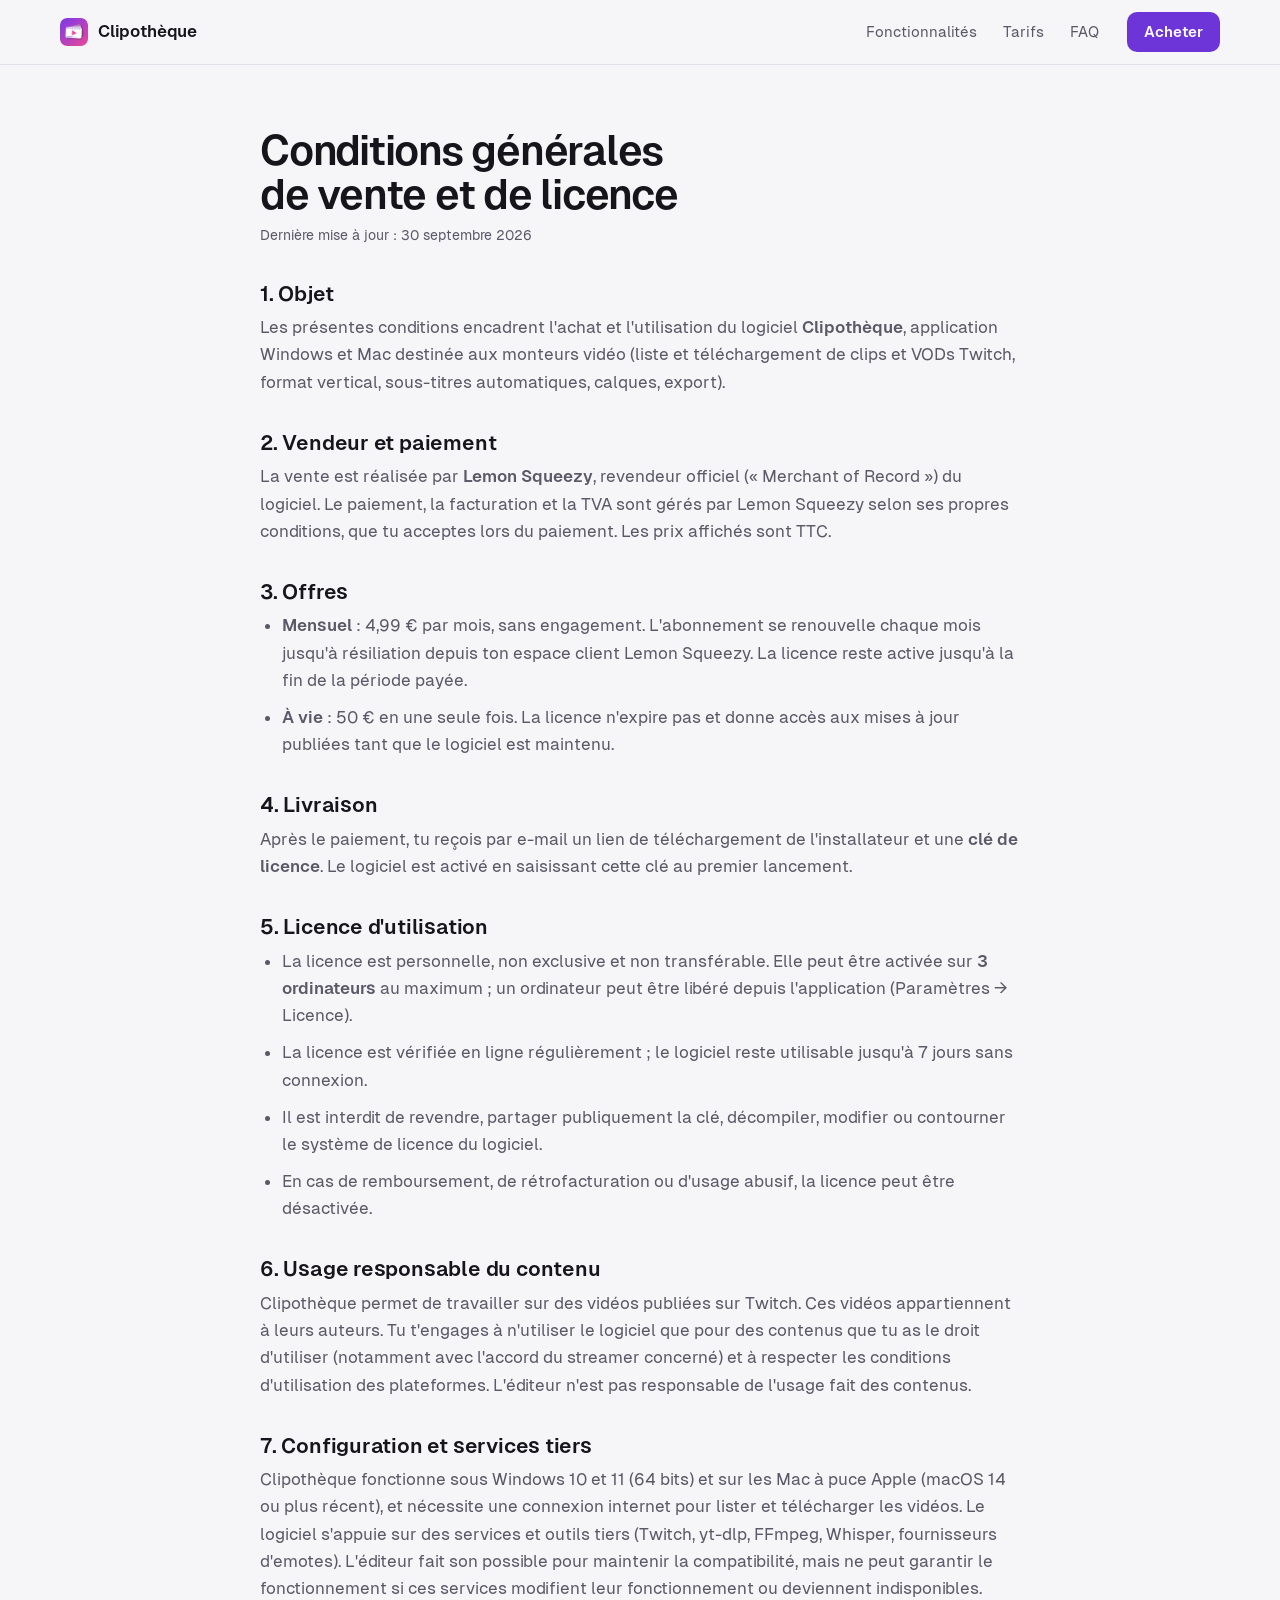
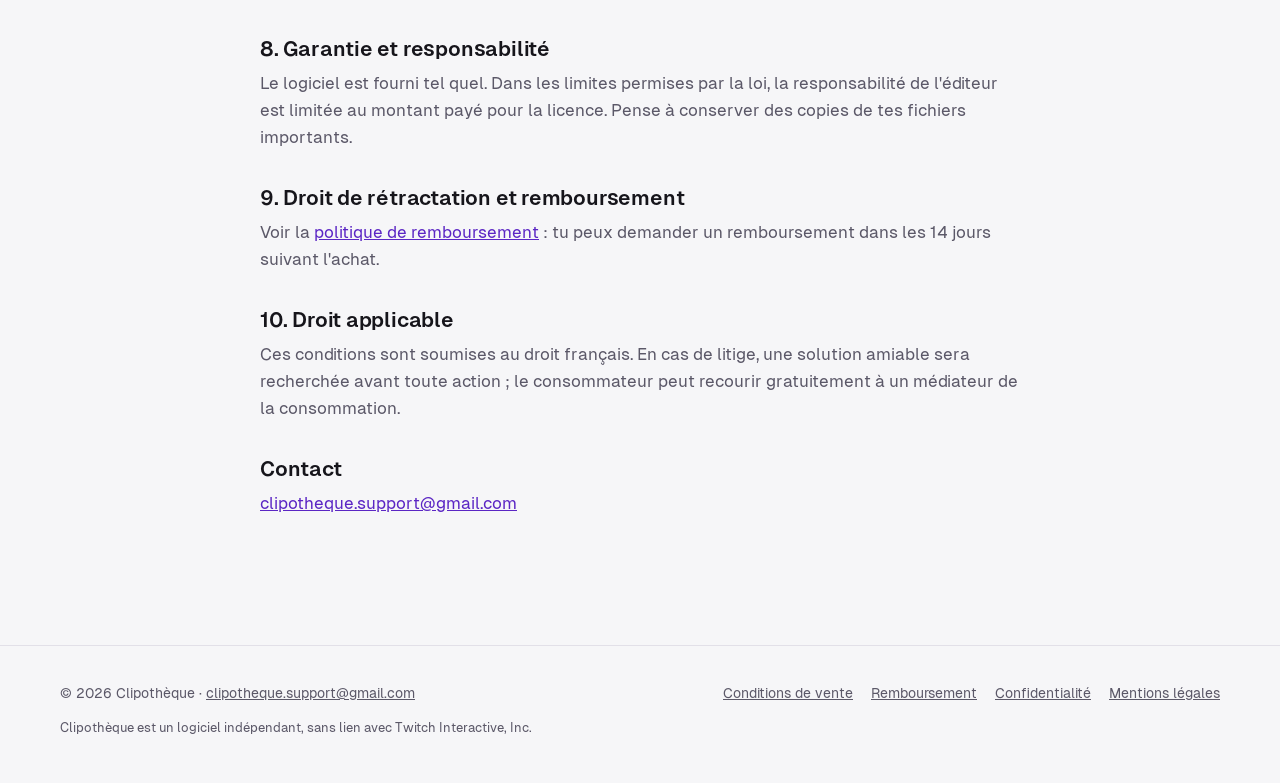
==== commit 0f3ce7d5: "Clipothèque : prix à vie à 50 € et nouveautés de la 2.2.0 sur le site Le paiement Lemon Squeezy de l" ====
--- a/clipotheque/cgv.html
+++ b/clipotheque/cgv.html
@@ -14,7 +14,7 @@
 <h2>3. Offres</h2>
 <ul>
 <li><b>Mensuel</b> : 4,99 € par mois, sans engagement. L'abonnement se renouvelle chaque mois jusqu'à résiliation depuis ton espace client Lemon Squeezy. La licence reste active jusqu'à la fin de la période payée.</li>
-<li><b>À vie</b> : 40 € en une seule fois. La licence n'expire pas et donne accès aux mises à jour publiées tant que le logiciel est maintenu.</li>
+<li><b>À vie</b> : 50 € en une seule fois. La licence n'expire pas et donne accès aux mises à jour publiées tant que le logiciel est maintenu.</li>
 </ul>
 <h2>4. Livraison</h2>
 <p>Après le paiement, tu reçois par e-mail un lien de téléchargement de l'installateur et une <b>clé de licence</b>. Le logiciel est activé en saisissant cette clé au premier lancement.</p>
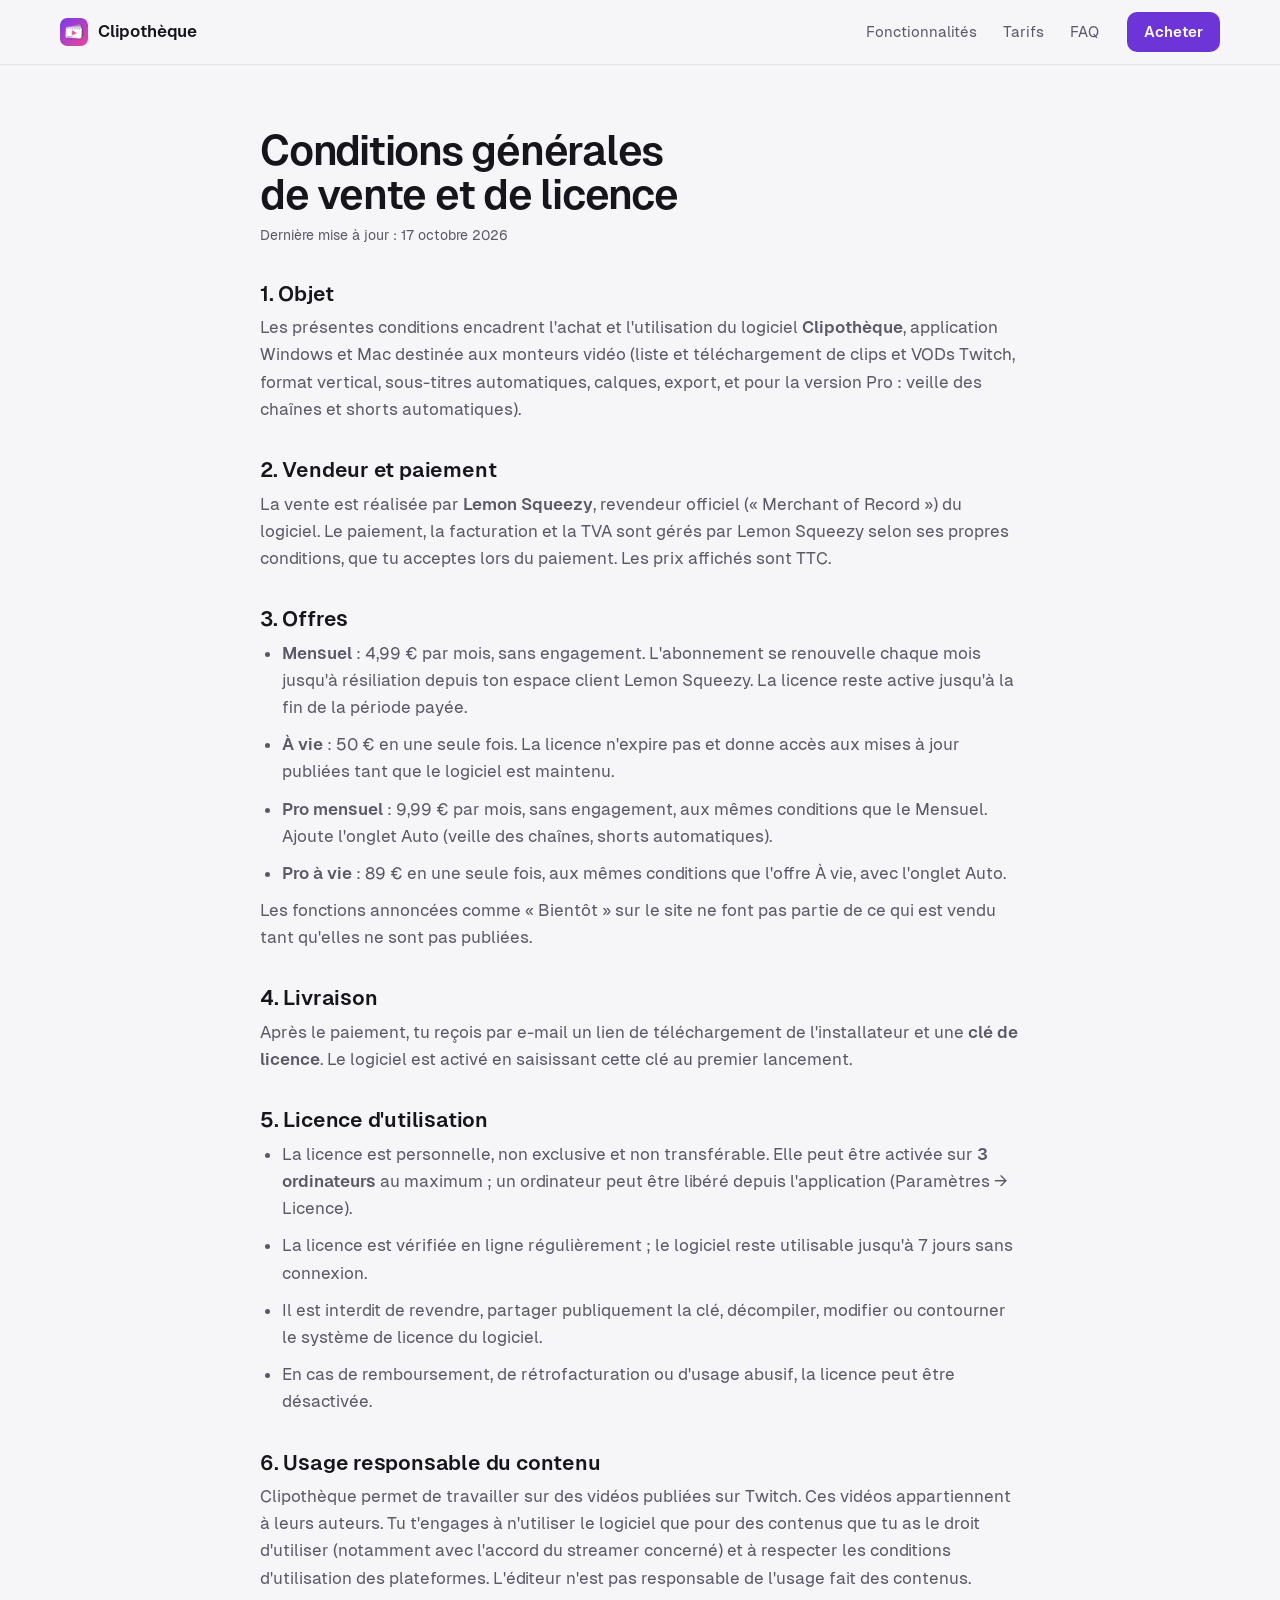
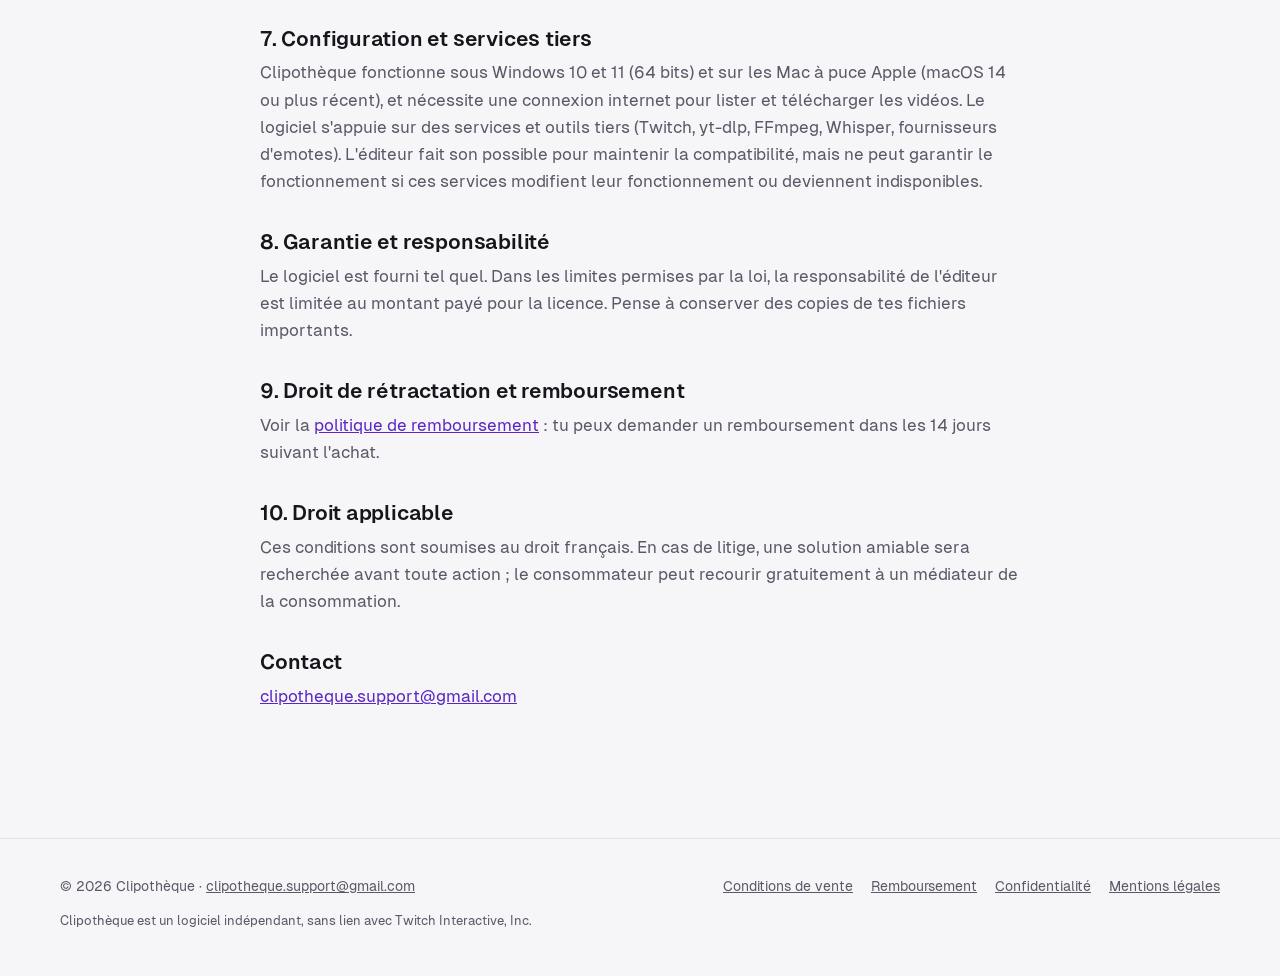
==== commit d10aad2e: "Site Clipothèque : Pro aligné sur la 2.3.0, CGV avec les offres Pro - Section Pro : shorts automatiq" ====
--- a/clipotheque/cgv.html
+++ b/clipotheque/cgv.html
@@ -5,17 +5,20 @@
 <nav><div class="conteneur"><a class="marque" href="index.html"><img src="img/icone.png" alt="">Clipothèque</a>
 <div class="liens"><a href="index.html#fonctionnalites">Fonctionnalités</a><a href="index.html#prix">Tarifs</a><a href="index.html#faq">FAQ</a></div>
 <a class="btn pri" href="index.html#prix">Acheter</a></div></nav>
-<main class="conteneur"><article class="legal"><h1>Conditions générales de vente et de licence</h1><p class="maj">Dernière mise à jour : 30 septembre 2026</p>
+<main class="conteneur"><article class="legal"><h1>Conditions générales de vente et de licence</h1><p class="maj">Dernière mise à jour : 17 octobre 2026</p>
 
 <h2>1. Objet</h2>
-<p>Les présentes conditions encadrent l'achat et l'utilisation du logiciel <b>Clipothèque</b>, application Windows et Mac destinée aux monteurs vidéo (liste et téléchargement de clips et VODs Twitch, format vertical, sous-titres automatiques, calques, export).</p>
+<p>Les présentes conditions encadrent l'achat et l'utilisation du logiciel <b>Clipothèque</b>, application Windows et Mac destinée aux monteurs vidéo (liste et téléchargement de clips et VODs Twitch, format vertical, sous-titres automatiques, calques, export, et pour la version Pro : veille des chaînes et shorts automatiques).</p>
 <h2>2. Vendeur et paiement</h2>
 <p>La vente est réalisée par <b>Lemon Squeezy</b>, revendeur officiel (« Merchant of Record ») du logiciel. Le paiement, la facturation et la TVA sont gérés par Lemon Squeezy selon ses propres conditions, que tu acceptes lors du paiement. Les prix affichés sont TTC.</p>
 <h2>3. Offres</h2>
 <ul>
 <li><b>Mensuel</b> : 4,99 € par mois, sans engagement. L'abonnement se renouvelle chaque mois jusqu'à résiliation depuis ton espace client Lemon Squeezy. La licence reste active jusqu'à la fin de la période payée.</li>
 <li><b>À vie</b> : 50 € en une seule fois. La licence n'expire pas et donne accès aux mises à jour publiées tant que le logiciel est maintenu.</li>
+<li><b>Pro mensuel</b> : 9,99 € par mois, sans engagement, aux mêmes conditions que le Mensuel. Ajoute l'onglet Auto (veille des chaînes, shorts automatiques).</li>
+<li><b>Pro à vie</b> : 89 € en une seule fois, aux mêmes conditions que l'offre À vie, avec l'onglet Auto.</li>
 </ul>
+<p>Les fonctions annoncées comme « Bientôt » sur le site ne font pas partie de ce qui est vendu tant qu'elles ne sont pas publiées.</p>
 <h2>4. Livraison</h2>
 <p>Après le paiement, tu reçois par e-mail un lien de téléchargement de l'installateur et une <b>clé de licence</b>. Le logiciel est activé en saisissant cette clé au premier lancement.</p>
 <h2>5. Licence d'utilisation</h2>
--- a/clipotheque/style.css
+++ b/clipotheque/style.css
@@ -80,9 +80,9 @@
 }
 
 /* sections */
-section{padding:112px 0 0}
+section{padding:136px 0 0}
 h2{font-size:clamp(1.75rem,3.3vw,2.55rem);line-height:1.12;letter-spacing:-.028em;max-width:22em}
-.texte-section{color:var(--mut);font-size:18px;margin-top:14px;max-width:36em}
+.texte-section{color:var(--mut);font-size:18px;margin-top:16px;max-width:36em}
 
 /* avant / après */
 .comparaison{display:grid;grid-template-columns:1fr 1fr;gap:20px;margin-top:40px}
@@ -97,10 +97,10 @@
 
 /* Studio */
 .studio .ecran{margin-top:40px}
-.points{display:grid;grid-template-columns:repeat(3,1fr);gap:32px;margin-top:36px}
+.points{display:grid;grid-template-columns:repeat(3,1fr);gap:48px 40px;margin-top:48px}
 .points li{display:flex;gap:14px}
 .points .ic{font-size:22px;color:var(--accent-texte);margin-top:2px}
-.points b{display:block}
+.points b{display:block;margin-bottom:4px}
 .points span{color:var(--mut);font-size:15.5px}
 
 /* détails en deux colonnes */
@@ -112,28 +112,30 @@
 .split-texte .discret{margin-top:12px}
 
 /* et aussi */
-.grille-aussi{display:grid;grid-template-columns:repeat(4,1fr);gap:32px;margin-top:40px;padding-top:32px;border-top:1px solid var(--ligne)}
-.grille-aussi li{display:flex;flex-direction:column;gap:6px}
-.grille-aussi .ic{font-size:24px;color:var(--accent-texte);margin-bottom:6px}
+.grille-aussi{display:grid;grid-template-columns:repeat(2,1fr);gap:44px 64px;margin-top:48px;padding-top:40px;border-top:1px solid var(--ligne);max-width:960px}
+.grille-aussi li{display:grid;grid-template-columns:auto 1fr;column-gap:16px;row-gap:4px}
+.grille-aussi .ic{font-size:24px;color:var(--accent-texte);grid-row:span 2;margin-top:2px}
 .grille-aussi span{color:var(--mut);font-size:15.5px}
 
 /* tarifs */
-.tarifs{padding-top:128px}
-.offres{display:grid;grid-template-columns:repeat(2,minmax(0,1fr));gap:20px;margin-top:40px;max-width:820px}
-.offre{background:var(--surface);border:1px solid var(--ligne);border-radius:var(--r-media);padding:30px;display:flex;flex-direction:column}
-.offre.conseillee{border:2px solid var(--accent);padding:29px;box-shadow:var(--ombre)}
+.pro+.tarifs{padding-top:120px}
+.offres{display:grid;grid-template-columns:repeat(2,minmax(0,1fr));gap:24px;margin-top:32px;max-width:880px}
+.offre{background:var(--surface);border:1px solid var(--ligne);border-radius:var(--r-media);padding:32px;display:flex;flex-direction:column}
+.offre.conseillee{border:2px solid var(--accent);padding:31px;box-shadow:var(--ombre)}
 .offre h3{font-size:18px;display:flex;align-items:center;gap:10px;flex-wrap:wrap}
 .etiquette{font-size:13px;font-weight:600;color:var(--accent-texte);background:var(--accent-doux);padding:3px 9px;border-radius:999px}
 .montant{font-size:44px;font-weight:600;letter-spacing:-.03em;margin-top:14px;line-height:1.1}
 .montant small{font-size:16px;font-weight:400;color:var(--mut);letter-spacing:0}
 .note{color:var(--mut);font-size:15px;margin-top:6px}
 .offre ul{margin:22px 0 28px;flex:1}
-.offre li{display:flex;gap:10px;align-items:center;padding:5px 0}
+.offre li{display:flex;gap:10px;align-items:flex-start;padding:6px 0}
+.offre li .ic{margin-top:.3em}
+.accroche{color:var(--mut);margin-top:6px;font-size:15.5px}
 .offre li .ic{color:var(--accent-texte)}
 .offre .btn{padding:12px 18px;font-size:16px}
 .garanties{display:flex;gap:12px 28px;flex-wrap:wrap;margin-top:26px;color:var(--mut);font-size:15px}
 .garanties li{display:flex;gap:8px;align-items:center}
-.config{margin-top:40px;padding-top:28px;border-top:1px solid var(--ligne);display:grid;gap:10px;max-width:820px}
+.config{margin-top:40px;padding-top:28px;border-top:1px solid var(--ligne);display:grid;gap:10px;max-width:880px}
 .config p{display:flex;gap:10px;align-items:center}
 .config .ic{font-size:19px}
 
@@ -174,10 +176,9 @@
 @media (max-width:960px){
   .barre .liens,nav:not(.barre) .liens{display:none}
   .barre .btn,nav:not(.barre) .btn{margin-left:auto}
-  .points{grid-template-columns:1fr;gap:20px}
+  .points{grid-template-columns:1fr;gap:28px}
   .split,.split.inverse{grid-template-columns:1fr;gap:28px}
   .split.inverse .split-texte{order:0}
-  .grille-aussi{grid-template-columns:1fr 1fr}
   .faq .conteneur{grid-template-columns:1fr;gap:24px}
 }
 /* téléphone : une seule colonne, marges de 16px */
@@ -187,8 +188,8 @@
   .hero{padding-top:40px}
   .hero-ecran{margin-top:36px}
   .actions .btn{flex:1 1 100%}
-  section{padding-top:80px}
-  .tarifs{padding-top:88px}
+  section{padding-top:96px}
+  .pro+.tarifs{padding-top:88px}
   .comparaison,.offres,.grille-aussi{grid-template-columns:1fr}
   .colonne{padding:22px}
   .split+.split{margin-top:64px}
@@ -196,7 +197,44 @@
   footer .liens{margin-left:0}
 }
 @media (max-width:640px){
-  .grille-aussi{gap:24px}
-  .grille-aussi li{display:grid;grid-template-columns:auto 1fr;column-gap:14px;row-gap:2px}
-  .grille-aussi .ic{grid-row:span 2;margin:2px 0 0}
-}
+  .grille-aussi{gap:28px}
+}
+
+/* masqué à l'écran, lu par les lecteurs d'écran */
+.evitement-lecteur{position:absolute;width:1px;height:1px;overflow:hidden;clip:rect(0 0 0 0);white-space:nowrap}
+
+/* Pro : bande teintée pour la distinguer du reste */
+.pro{background:var(--surface2);padding:104px 0;margin-top:136px}
+.pro-groupes{display:grid;grid-template-columns:2fr 1fr;gap:24px;margin-top:48px}
+.pro-groupe{background:var(--surface);border:1px solid var(--ligne);border-radius:var(--r-media);padding:32px}
+.pro-groupe.bientot{background:transparent;border-style:dashed;border-color:color-mix(in srgb,var(--mut) 40%,var(--ligne))}
+.pro-groupe h3{font-size:17px;display:flex;align-items:center;gap:10px;flex-wrap:wrap}
+.liste-pro{margin-top:12px}
+.liste-pro li{display:flex;gap:14px;padding:16px 0}
+.liste-pro li+li{border-top:1px solid var(--ligne)}
+.liste-pro.deux{display:grid;grid-template-columns:1fr 1fr;column-gap:32px}
+.liste-pro.deux li:nth-child(2){border-top:0}
+.liste-pro .ic{font-size:22px;color:var(--accent-texte);margin-top:2px}
+.liste-pro b{display:block;margin-bottom:2px}
+.liste-pro span{color:var(--mut);font-size:15.5px}
+.pro-pied{display:flex;align-items:center;gap:16px 24px;flex-wrap:wrap;margin-top:40px}
+.pro-pied .discret{max-width:34em}
+
+/* tarifs : bascule par mois / à vie (sans :has, les deux prix restent visibles) */
+.bascule{display:inline-flex;gap:4px;margin:32px 0 0;padding:4px;border:1px solid var(--ligne);border-radius:var(--r-btn);background:var(--surface)}
+.bascule input{position:absolute;opacity:0;pointer-events:none}
+.bascule label{padding:8px 18px;border-radius:7px;font-weight:600;font-size:15px;color:var(--mut);cursor:pointer}
+.bascule input:checked+label{background:var(--accent-doux);color:var(--accent-texte)}
+.bascule input:focus-visible+label{outline:2px solid var(--accent-texte);outline-offset:2px}
+.tarifs:has(#f-mois:checked) .f-v,.tarifs:has(#f-vie:checked) .f-m{display:none}
+.offre .btn+.btn{margin-top:10px}
+.tarifs:has(.bascule input:checked) .offre .btn+.btn{margin-top:0}
+
+
+@media (max-width:960px){.pro-groupes{grid-template-columns:1fr}}
+@media (max-width:640px){.liste-pro.deux{grid-template-columns:1fr}.liste-pro.deux li:nth-child(2){border-top:1px solid var(--ligne)}}
+@media (max-width:640px){
+  .pro{padding:72px 0;margin-top:96px}
+  .pro-groupe{padding:24px}
+  .offre{padding:24px}.offre.conseillee{padding:23px}
+}
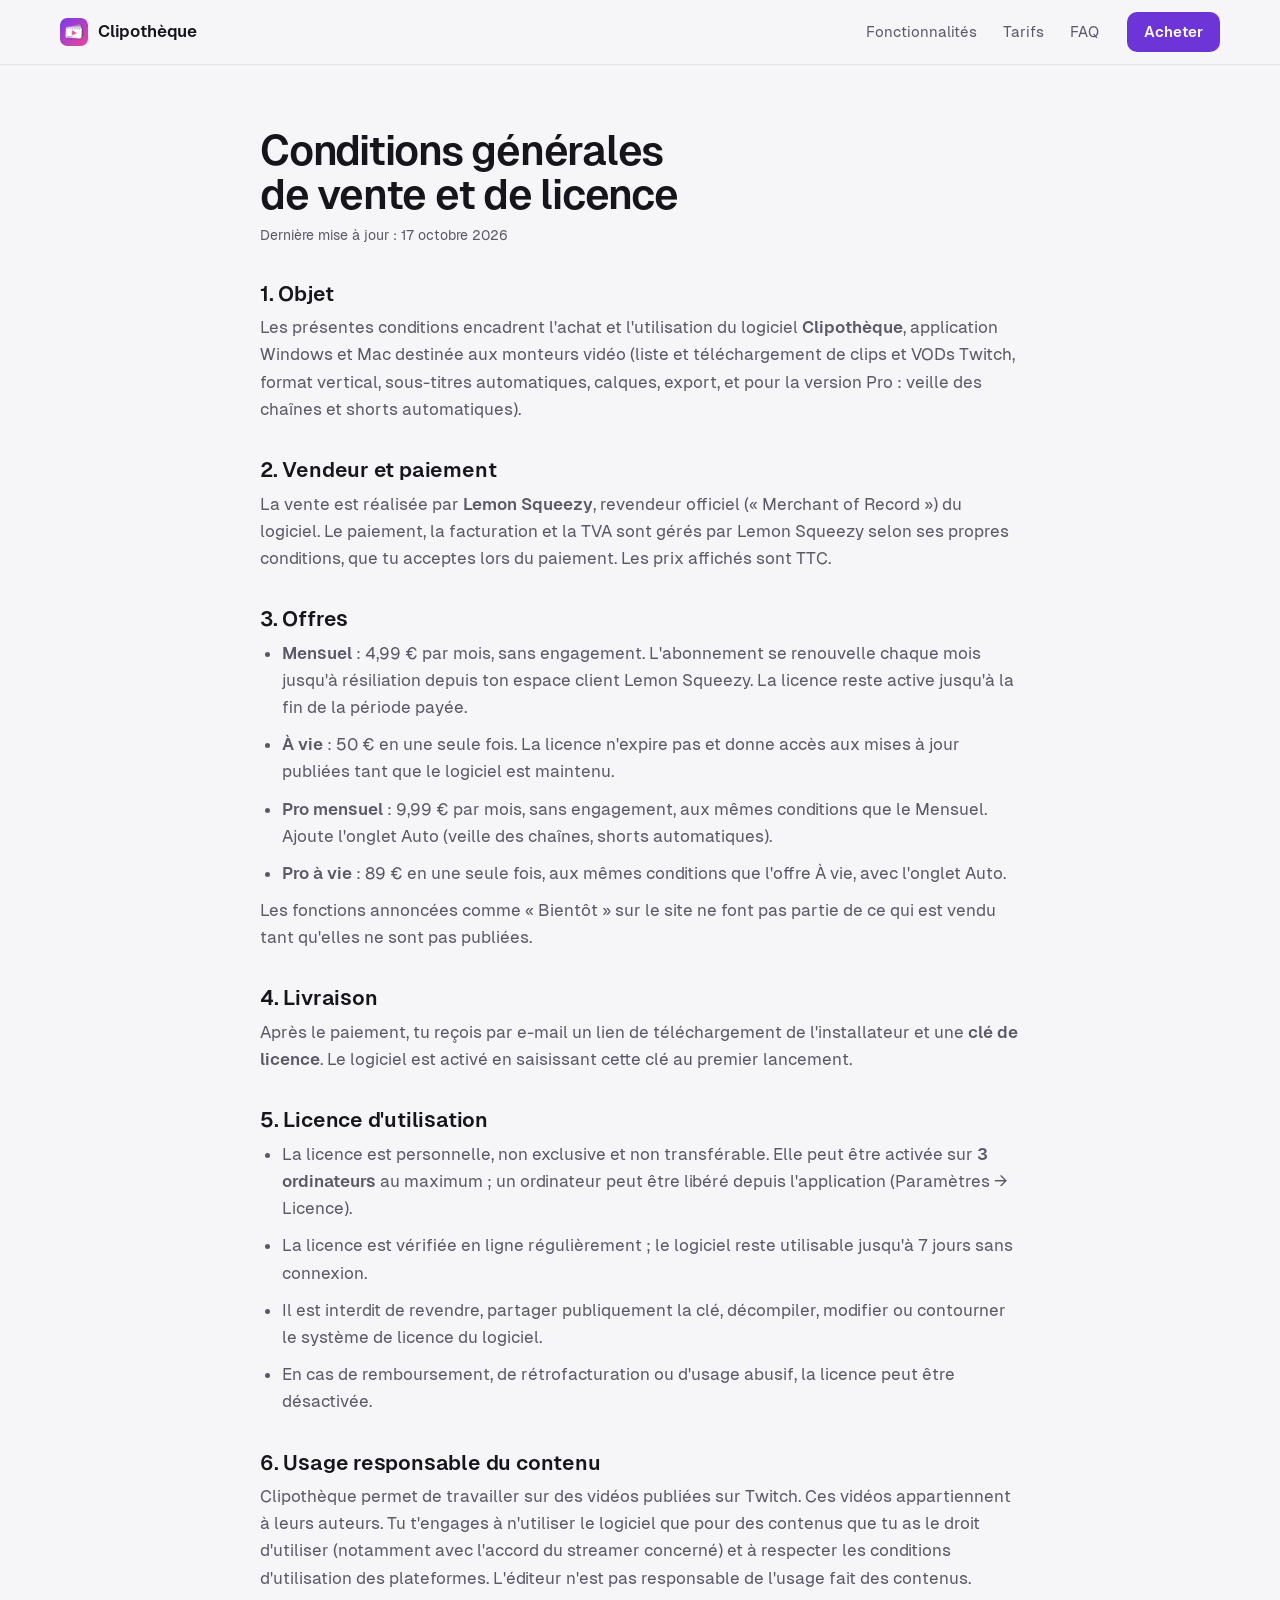
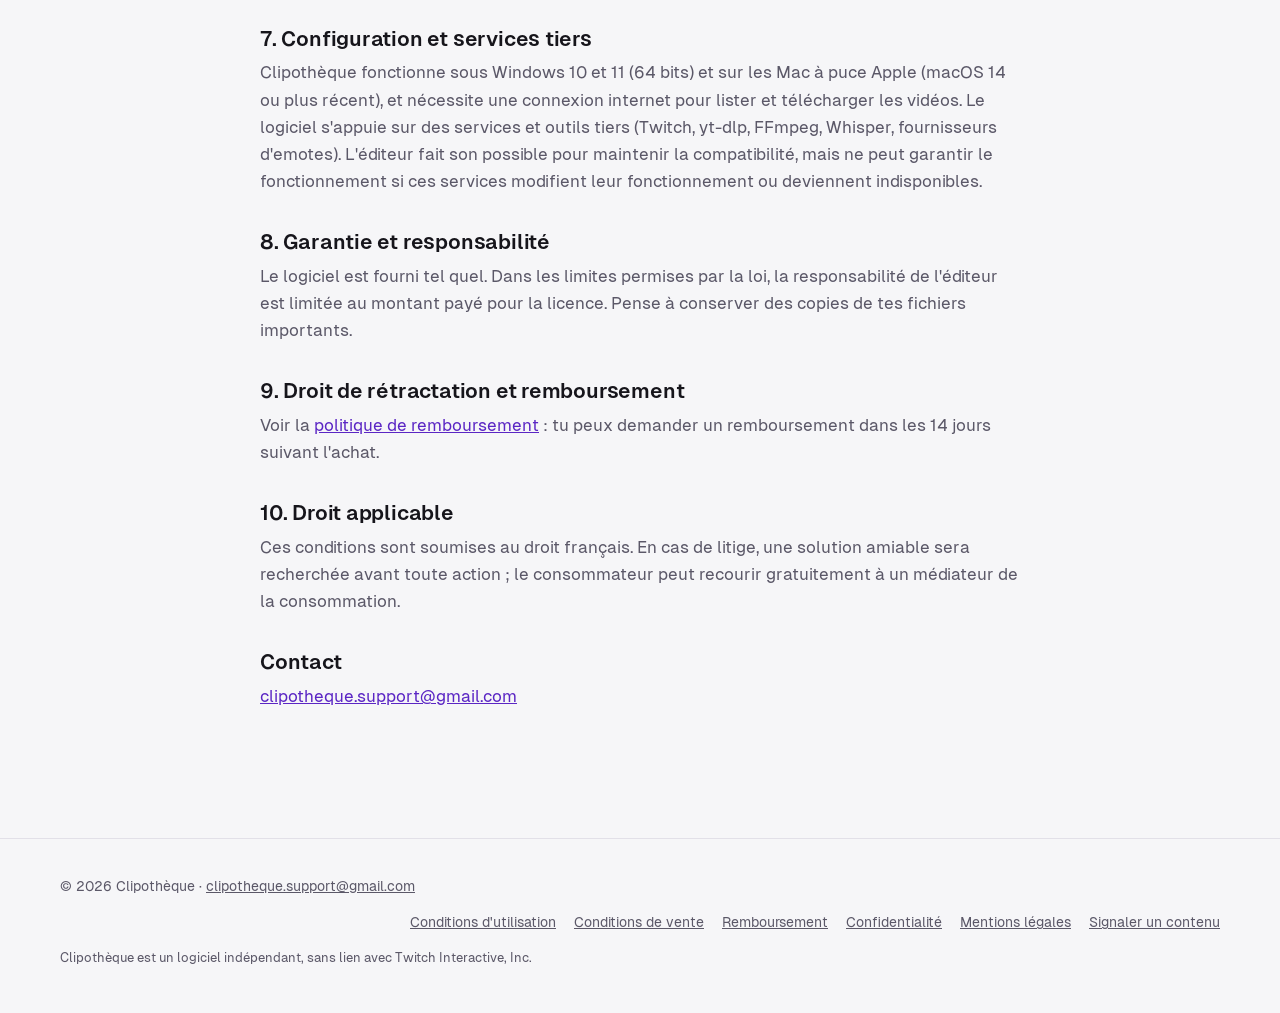
==== commit 63289130: "Site : CGU, page de signalement, mentions légales et confidentialité complétées, pied de page, licen" ====
--- a/clipotheque/cgv.html
+++ b/clipotheque/cgv.html
@@ -37,10 +37,11 @@
 <h2>9. Droit de rétractation et remboursement</h2>
 <p>Voir la <a href="remboursement.html">politique de remboursement</a> : tu peux demander un remboursement dans les 14 jours suivant l'achat.</p>
 <h2>10. Droit applicable</h2>
+<!-- A COMPLETER par Kilian : nom et site du médiateur de la consommation choisi (obligation art. L612-1 du Code de la consommation), par exemple après adhésion à un service de médiation agréé. -->
 <p>Ces conditions sont soumises au droit français. En cas de litige, une solution amiable sera recherchée avant toute action ; le consommateur peut recourir gratuitement à un médiateur de la consommation.</p>
 <h2>Contact</h2>
 <p><a href="mailto:clipotheque.support@gmail.com">clipotheque.support@gmail.com</a></p>
 </article></main>
 <footer><div class="conteneur"><span>© 2026 Clipothèque · <a href="mailto:clipotheque.support@gmail.com">clipotheque.support@gmail.com</a></span>
-<div class="liens"><a href="cgv.html">Conditions de vente</a><a href="remboursement.html">Remboursement</a><a href="confidentialite.html">Confidentialité</a><a href="mentions-legales.html">Mentions légales</a></div>
+<div class="liens"><a href="cgu.html">Conditions d'utilisation</a><a href="cgv.html">Conditions de vente</a><a href="remboursement.html">Remboursement</a><a href="confidentialite.html">Confidentialité</a><a href="mentions-legales.html">Mentions légales</a><a href="signalement.html">Signaler un contenu</a></div>
 <div class="avertissement">Clipothèque est un logiciel indépendant, sans lien avec Twitch Interactive, Inc.</div></div></footer></body></html>
--- a/clipotheque/style.css
+++ b/clipotheque/style.css
@@ -133,6 +133,11 @@
 .accroche{color:var(--mut);margin-top:6px;font-size:15.5px}
 .offre li .ic{color:var(--accent-texte)}
 .offre .btn{padding:12px 18px;font-size:16px}
+.avant-install{display:flex;gap:14px;align-items:flex-start;margin-top:32px;padding:18px 22px;border:1px solid var(--ligne);border-left:3px solid var(--accent);border-radius:var(--r-btn);background:var(--surface);max-width:880px;font-size:15.5px}
+.avant-install>.ic{font-size:22px;color:var(--accent-texte);flex:none;margin-top:2px}
+.avant-install p{color:var(--mut)}.avant-install p+p{margin-top:6px}
+.avant-install p b{color:var(--encre)}
+.avant-install a{color:var(--accent-texte)}
 .garanties{display:flex;gap:12px 28px;flex-wrap:wrap;margin-top:26px;color:var(--mut);font-size:15px}
 .garanties li{display:flex;gap:8px;align-items:center}
 .config{margin-top:40px;padding-top:28px;border-top:1px solid var(--ligne);display:grid;gap:10px;max-width:880px}
@@ -151,6 +156,9 @@
 details[open] summary .ic{transform:rotate(45deg)}
 details p{margin:-4px 0 22px;color:var(--mut);max-width:40em}
 details a{color:var(--accent-texte)}
+details ol{margin:-8px 0 18px;padding-left:1.3em;color:var(--mut);max-width:40em;list-style:decimal}
+details ol li{margin-bottom:8px}
+details code{font-size:.92em}
 
 /* pied de page */
 footer{border-top:1px solid var(--ligne);padding:36px 0 44px;color:var(--mut);font-size:14px;margin-top:128px}
